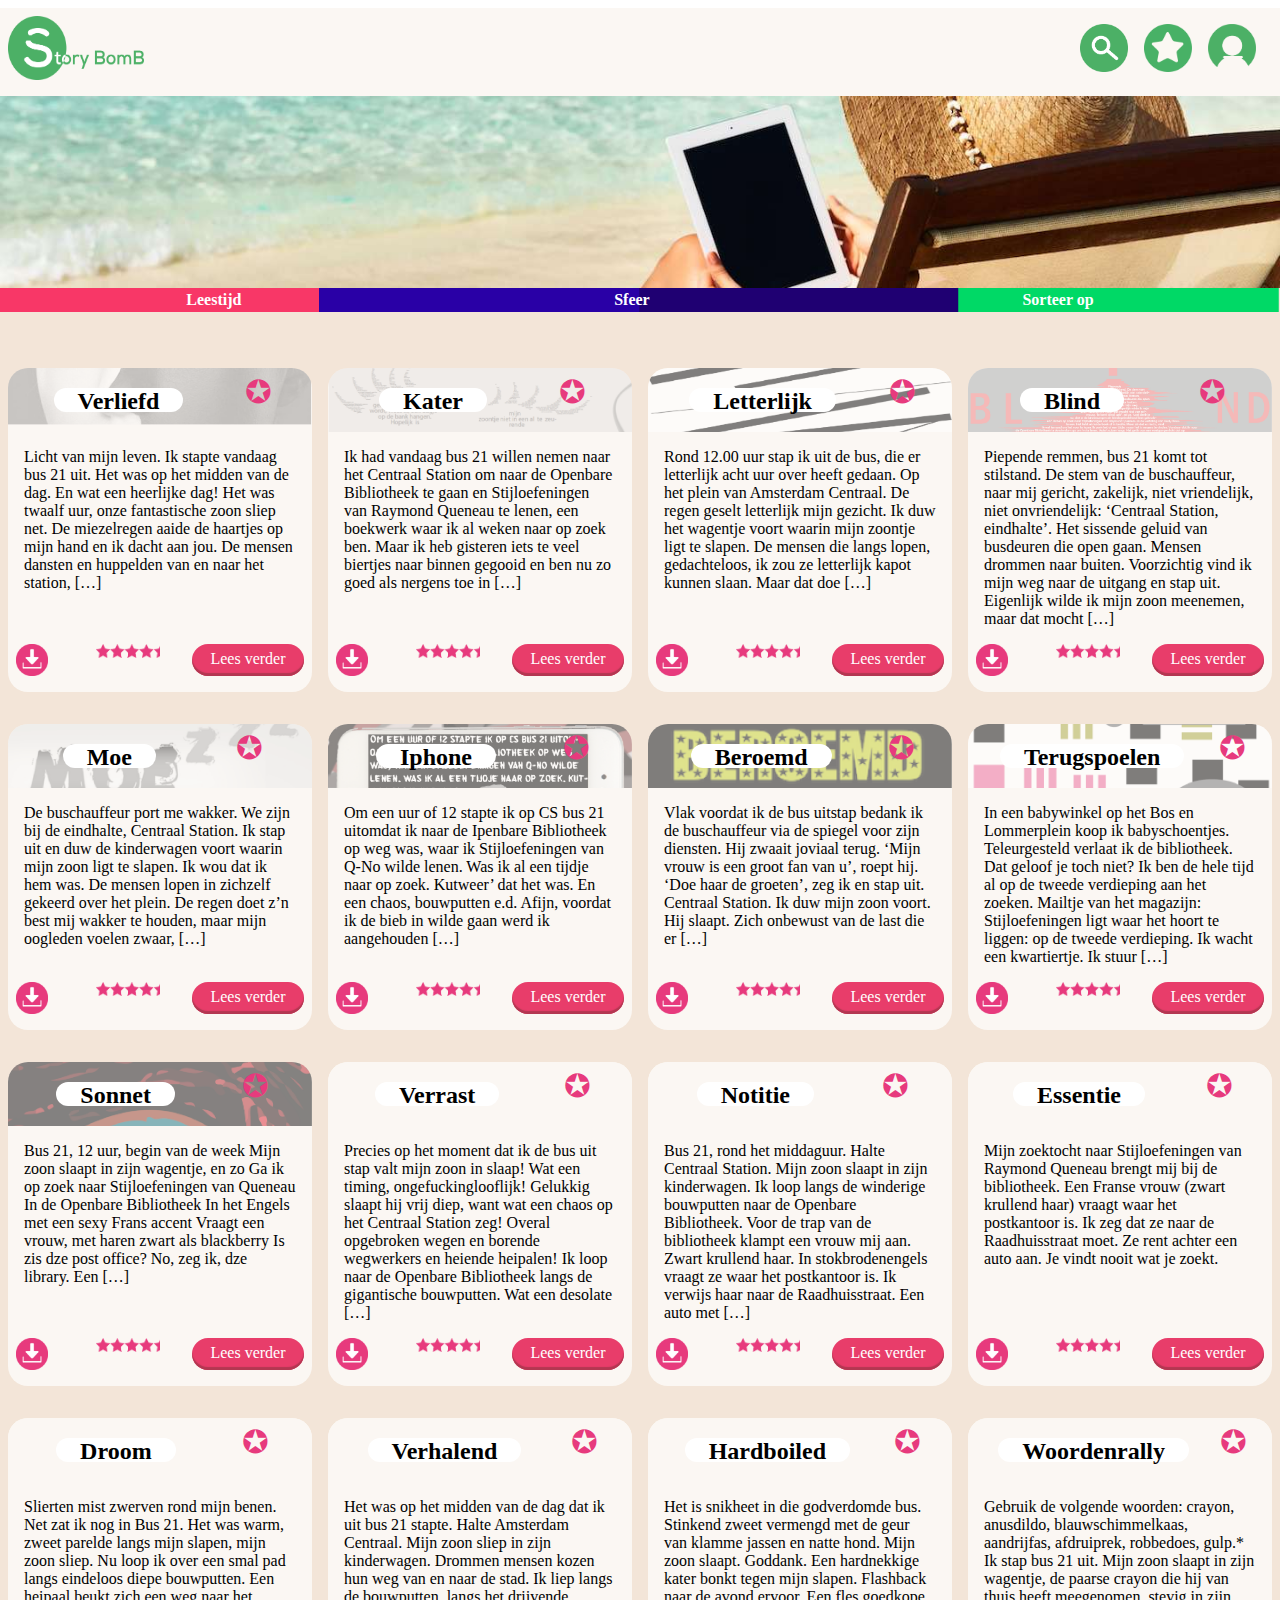
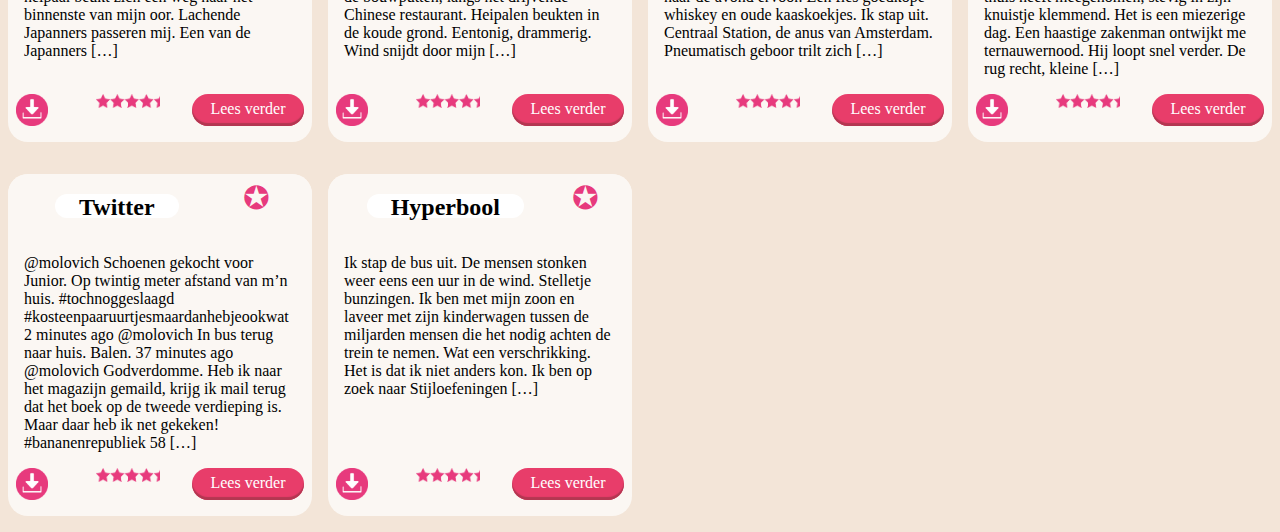
==== index.html @ 7d090b10 "Add files via upload" ====
<!DOCTYPE html>
<html lang="nl">

<head>
    <meta charset="UTF-8">
    <title>Travel stories</title>
    <link rel="stylesheet" href="css/storybomb2.css">
    <meta name="viewport" content="width=device-width, initial-scale=1">
</head>

<body>
    <header>
        <img src="images/logo.def!.png" alt="logo.StoryBomB">
        <nav>
            <ul>
                <li class="searchicon">
                    <input class="search" type="text" name="search" placeholder="Zoeken">
                </li>
                <li>
                    <a href="Mijnfavorieten.html">Favorieten</a>

                </li>
                <li>
                    <a href="mijnaccount.html">Account</a>
                </li>
            </ul>
        </nav>
        <section>

        </section>
    </header>

    <!--Hulp van codepen-->
    <form>
        <nav id="filter_sortby">
            <ul>
                <li><a>Leestijd</a>
                    <ul>
                        <li><a>10 minuten</a></li>
                        <li><a>15 minuten</a></li>
                        <li><a>20 minuten</a></li>
                        <li><a>25 minuten</a></li>
                    </ul>

                    <li><a>Sfeer</a>
                        <ul>
                            <li><a>Zomer</a></li>
                            <li><a>Herfst</a></li>
                            <li><a>Winter</a></li>
                            <li><a>Lente</a></li>
                        </ul>
                    </li>
                    <li><a>Sorteer op</a>
                        <ul>
                            <li><a>Oud > nieuw</a></li>
                            <li><a>Nieuw > oud</a></li>
                            <li><a>Populariteit</a></li>
                            <li><a>Willekeurig</a></li>
                        </ul>
                    </li>
            </ul>
        </nav>
    </form>
    <!--bron: codepen-->
    <main>
        <article>
            <header>
                <h2>Verliefd</h2>
                <button>✪</button>

            </header>
            <p>Licht van mijn leven. Ik stapte vandaag bus 21 uit. Het was op het midden van de dag. En wat een heerlijke dag! Het was twaalf uur, onze fantastische zoon sliep net. De miezelregen aaide de haartjes op mijn hand en ik dacht aan jou. De mensen dansten en huppelden van en naar het station, […]
            </p>
            <footer>
                <ul>
                    <li>
                        <button class="downloaden"> </button>
                    </li>
                    <li>
                        <a>Populariteit</a>
                    </li>
                    <li>
                        <a href="detailpagina.verliefd.html">Lees verder</a>
                    </li>
                </ul>
            </footer>

        </article>
        <article>
            <header>
                <h2>Kater</h2>
                <button>✪</button>

            </header>
            <p>Ik had vandaag bus 21 willen nemen naar het Centraal Station om naar de Openbare Bibliotheek te gaan en Stijloefeningen van Raymond Queneau te lenen, een boekwerk waar ik al weken naar op zoek ben. Maar ik heb gisteren iets te veel biertjes naar binnen gegooid en ben nu zo goed als nergens toe in […]
            </p>

            <footer>

                <ul>
                    <li>
                        <button class="downloaden"> </button>
                    </li>
                    <li>
                        <a>Populariteit</a>
                    </li>
                    <li>
                        <a href="detailpagina.kater.html">Lees verder</a>
                    </li>
                </ul>

            </footer>
        </article>
        <article>
            <header>
                <h2>Letterlijk</h2>
                <button>✪</button>
            </header>
            <p>Rond 12.00 uur stap ik uit de bus, die er letterlijk acht uur over heeft gedaan. Op het plein van Amsterdam Centraal. De regen geselt letterlijk mijn gezicht. Ik duw het wagentje voort waarin mijn zoontje ligt te slapen. De mensen die langs lopen, gedachteloos, ik zou ze letterlijk kapot kunnen slaan. Maar dat doe […]
            </p>

            <footer>

                <ul>
                    <li>
                        <button class="downloaden"> </button>
                    </li>
                    <li>
                        <a>Populariteit</a>
                    </li>
                    <li>
                        <a href="detailpagina.letterlijk.html">Lees verder</a>
                    </li>
                </ul>

            </footer>

        </article>
        <article>
            <header>
                <h2>Blind</h2>
                <button>✪</button>

            </header>
            <p>Piepende remmen, bus 21 komt tot stilstand. De stem van de buschauffeur, naar mij gericht, zakelijk, niet vriendelijk, niet onvriendelijk: ‘Centraal Station, eindhalte’. Het sissende geluid van busdeuren die open gaan. Mensen drommen naar buiten. Voorzichtig vind ik mijn weg naar de uitgang en stap uit. Eigenlijk wilde ik mijn zoon meenemen, maar dat mocht […]
            </p>
            <footer>
                <ul>
                    <li>
                        <button class="downloaden"> </button>
                    </li>
                    <li>
                        <a>Populariteit</a>
                    </li>
                    <li>
                        <a href="detailpagina.verliefd.html">Lees verder</a>
                    </li>
                </ul>
            </footer>

        </article>
        <article>
            <header>
                <h2>Moe</h2>
                <button>✪</button>

            </header>
            <p>De buschauffeur port me wakker. We zijn bij de eindhalte, Centraal Station. Ik stap uit en duw de kinderwagen voort waarin mijn zoon ligt te slapen. Ik wou dat ik hem was. De mensen lopen in zichzelf gekeerd over het plein. De regen doet z’n best mij wakker te houden, maar mijn oogleden voelen zwaar, […]
            </p>
            <footer>
                <ul>
                    <li>
                        <button class="downloaden"> </button>
                    </li>
                    <li>
                        <a>Populariteit</a>
                    </li>
                    <li>
                        <a href="detailpagina.verliefd.html">Lees verder</a>
                    </li>
                </ul>
            </footer>

        </article>
        <article>
            <header>
                <h2>Iphone</h2>
                <button>✪</button>

            </header>
            <p>Om een uur of 12 stapte ik op CS bus 21 uitomdat ik naar de Ipenbare Bibliotheek op weg was, waar ik Stijloefeningen van Q-No wilde lenen. Was ik al een tijdje naar op zoek. Kutweer’ dat het was. En een chaos, bouwputten e.d. Afijn, voordat ik de bieb in wilde gaan werd ik aangehouden […]
            </p>
            <footer>
                <ul>
                    <li>
                        <button class="downloaden"> </button>
                    </li>
                    <li>
                        <a>Populariteit</a>
                    </li>
                    <li>
                        <a href="detailpagina.verliefd.html">Lees verder</a>
                    </li>
                </ul>
            </footer>

        </article>
        <article>
            <header>
                <h2>Beroemd</h2>
                <button>✪</button>

            </header>
            <p>Vlak voordat ik de bus uitstap bedank ik de buschauffeur via de spiegel voor zijn diensten. Hij zwaait joviaal terug. ‘Mijn vrouw is een groot fan van u’, roept hij. ‘Doe haar de groeten’, zeg ik en stap uit. Centraal Station. Ik duw mijn zoon voort. Hij slaapt. Zich onbewust van de last die er […]
            </p>
            <footer>
                <ul>
                    <li>
                        <button class="downloaden"> </button>
                    </li>
                    <li>
                        <a>Populariteit</a>
                    </li>
                    <li>
                        <a href="detailpagina.verliefd.html">Lees verder</a>
                    </li>
                </ul>
            </footer>

        </article>
        <article>
            <header>
                <h2>Terugspoelen</h2>
                <button>✪</button>

            </header>
            <p>In een babywinkel op het Bos en Lommerplein koop ik babyschoentjes. Teleurgesteld verlaat ik de bibliotheek. Dat geloof je toch niet? Ik ben de hele tijd al op de tweede verdieping aan het zoeken. Mailtje van het magazijn: Stijloefeningen ligt waar het hoort te liggen: op de tweede verdieping. Ik wacht een kwartiertje. Ik stuur […]
            </p>
            <footer>
                <ul>
                    <li>
                        <button class="downloaden"> </button>
                    </li>
                    <li>
                        <a>Populariteit</a>
                    </li>
                    <li>
                        <a href="detailpagina.verliefd.html">Lees verder</a>
                    </li>
                </ul>
            </footer>

        </article>
        <article>
            <header>
                <h2>Sonnet</h2>
                <button>✪</button>

            </header>
            <p>Bus 21, 12 uur, begin van de week Mijn zoon slaapt in zijn wagentje, en zo Ga ik op zoek naar Stijloefeningen van Queneau In de Openbare Bibliotheek In het Engels met een sexy Frans accent Vraagt een vrouw, met haren zwart als blackberry Is zis dze post office? No, zeg ik, dze library. Een […]
            </p>
            <footer>
                <ul>
                    <li>
                        <button class="downloaden"> </button>
                    </li>
                    <li>
                        <a>Populariteit</a>
                    </li>
                    <li>
                        <a href="detailpagina.verliefd.html">Lees verder</a>
                    </li>
                </ul>
            </footer>

        </article>
        <article>
            <header>
                <h2>Verrast</h2>
                <button>✪</button>
            </header>
            <p>Precies op het moment dat ik de bus uit stap valt mijn zoon in slaap! Wat een timing, ongefuckinglooflijk! Gelukkig slaapt hij vrij diep, want wat een chaos op het Centraal Station zeg! Overal opgebroken wegen en borende wegwerkers en heiende heipalen! Ik loop naar de Openbare Bibliotheek langs de gigantische bouwputten. Wat een desolate […]
            </p>
            <footer>

                <ul>
                    <li>
                        <button class="downloaden"> </button>
                    </li>
                    <li>
                        <a>Populariteit</a>
                    </li>
                    <li>
                        <a>Lees verder</a>
                    </li>
                </ul>

            </footer>
        </article>
        <article>
            <header>
                <h2>Notitie</h2>
                <button>✪</button>


            </header>
            <p>Bus 21, rond het middaguur. Halte Centraal Station. Mijn zoon slaapt in zijn kinderwagen. Ik loop langs de winderige bouwputten naar de Openbare Bibliotheek. Voor de trap van de bibliotheek klampt een vrouw mij aan. Zwart krullend haar. In stokbrodenengels vraagt ze waar het postkantoor is. Ik verwijs haar naar de Raadhuisstraat. Een auto met […]
            </p>
            <footer>

                <ul>
                    <li>
                        <button class="downloaden"> </button>
                    </li>
                    <li>
                        <a>Populariteit</a>
                    </li>
                    <li>
                        <a>Lees verder</a>
                    </li>
                </ul>

            </footer>

        </article>
        <article>
            <header>
                <h2>Essentie</h2>
                <button>✪</button>

            </header>
            <p>Mijn zoektocht naar Stijloefeningen van Raymond Queneau brengt mij bij de bibliotheek. Een Franse vrouw (zwart krullend haar) vraagt waar het postkantoor is. Ik zeg dat ze naar de Raadhuisstraat moet. Ze rent achter een auto aan. Je vindt nooit wat je zoekt.
            </p>

            <footer>

                <ul>
                    <li>
                        <button class="downloaden"> </button>
                    </li>
                    <li>
                        <a>Populariteit</a>
                    </li>
                    <li>
                        <a>Lees verder</a>
                    </li>
                </ul>

            </footer>
        </article>
        <article>
            <header>
                <h2>Droom</h2>
                <button>✪</button>

            </header>
            <p>Slierten mist zwerven rond mijn benen. Net zat ik nog in Bus 21. Het was warm, zweet parelde langs mijn slapen, mijn zoon sliep. Nu loop ik over een smal pad langs eindeloos diepe bouwputten. Een heipaal beukt zich een weg naar het binnenste van mijn oor. Lachende Japanners passeren mij. Een van de Japanners […]
            </p>

            <footer>
                <ul>
                    <li>
                        <button class="downloaden"> </button>
                    </li>
                    <li>
                        <a>Populariteit</a>
                    </li>
                    <li>
                        <a>Lees verder</a>
                    </li>
                </ul>
            </footer>

        </article>
        <article>
            <header>
                <h2>Verhalend</h2>
                <button>✪</button>
            </header>
            <p>Het was op het midden van de dag dat ik uit bus 21 stapte. Halte Amsterdam Centraal. Mijn zoon sliep in zijn kinderwagen. Drommen mensen kozen hun weg van en naar de stad. Ik liep langs de bouwputten, langs het drijvende Chinese restaurant. Heipalen beukten in de koude grond. Eentonig, drammerig. Wind snijdt door mijn […]
            </p>
            <footer>
                <ul>
                    <li>
                        <button class="downloaden"> </button>
                    </li>
                    <li>
                        <a>Populariteit</a>
                    </li>
                    <li>
                        <a>Lees verder</a>
                    </li>
                </ul>
            </footer>
        </article>
        <article>
            <header>
                <h2>Hardboiled</h2>
                <button>✪</button>
            </header>
            <p>Het is snikheet in die godverdomde bus. Stinkend zweet vermengd met de geur van klamme jassen en natte hond. Mijn zoon slaapt. Goddank. Een hardnekkige kater bonkt tegen mijn slapen. Flashback naar de avond ervoor. Een fles goedkope whiskey en oude kaaskoekjes. Ik stap uit. Centraal Station, de anus van Amsterdam. Pneumatisch geboor trilt zich […]
            </p>
            <footer>
                <ul>
                    <li>
                        <button class="downloaden"> </button>
                    </li>
                    <li>
                        <a>Populariteit</a>
                    </li>
                    <li>
                        <a>Lees verder</a>
                    </li>
                </ul>
            </footer>

        </article>
        <article>
            <header>
                <h2>Woordenrally</h2>
                <button>✪</button>
            </header>
            <p>Gebruik de volgende woorden: crayon, anusdildo, blauwschimmelkaas, aandrijfas, afdruiprek, robbedoes, gulp.* Ik stap bus 21 uit. Mijn zoon slaapt in zijn wagentje, de paarse crayon die hij van thuis heeft meegenomen, stevig in zijn knuistje klemmend. Het is een miezerige dag. Een haastige zakenman ontwijkt me ternauwernood. Hij loopt snel verder. De rug recht, kleine […]
            </p>


            <footer>
                <ul>
                    <li>
                        <button class="downloaden"> </button>
                    </li>
                    <li>
                        <a>Populariteit</a>
                    </li>
                    <li>
                        <a>Lees verder</a>
                    </li>
                </ul>
            </footer>

        </article>
        <article>
            <header>
                <h2>Twitter</h2>
                <button>✪</button>
            </header>
            <p>@molovich Schoenen gekocht voor Junior. Op twintig meter afstand van m’n huis. #tochnoggeslaagd #kosteenpaaruurtjesmaardanhebjeookwat 2 minutes ago @molovich In bus terug naar huis. Balen. 37 minutes ago @molovich Godverdomme. Heb ik naar het magazijn gemaild, krijg ik mail terug dat het boek op de tweede verdieping is. Maar daar heb ik net gekeken! #bananenrepubliek 58 […]
            </p>

            <footer>
                <ul>
                    <li>
                        <button class="downloaden"> </button>
                    </li>
                    <li>
                        <a>Populariteit</a>
                    </li>
                    <li>
                        <a>Lees verder</a>
                    </li>
                </ul>
            </footer>

        </article>
        <article>
            <header>
                <h2>Hyperbool</h2>
                <button>✪</button>
            </header>
            <p>Ik stap de bus uit. De mensen stonken weer eens een uur in de wind. Stelletje bunzingen. Ik ben met mijn zoon en laveer met zijn kinderwagen tussen de miljarden mensen die het nodig achten de trein te nemen. Wat een verschrikking. Het is dat ik niet anders kon. Ik ben op zoek naar Stijloefeningen […]
            </p>
            <footer>
                <ul>
                    <li>
                        <button class="downloaden"> </button>
                    </li>
                    <li>
                        <a>Populariteit</a>
                    </li>
                    <li>
                        <a>Lees verder</a>
                    </li>
                </ul>
            </footer>
        </article>
    </main>
    <script src="js/web.js"></script>
</body>

</html>
---- css/storybomb2.css ----
* {
        box-sizing: border-box;
    }
    /*Algemene vormgeving van de DOM*/
    
    ul > li {
        list-style-type: none;
    }
    
    body {
        margin: 0;
    }
    
    main {
        background-color: #F3E5D8;
    }
    /*Algemene Lettertypes*/
    
    h1 {
        font-family: "Nexa-Bold";
        font-size: 2em;
        text-align: center;
    }
    
    h2 {
        font-family: "Nexa-Bold";
        font-size: 1.5em;
        background-color: white;
        border-radius: 1.25em;
        margin-left: 1em;
        padding-left: 1em;
        padding-right: 1em;
    }
    
    h3 {
        font-family: "Nexa-Light";
        font-size: 1.2em;
    }
    
    p {
        font-family: "NexaRegular";
        font-size: 1em;
    }
    
    a {
        font-family: "NexaRegular";
        font-size: 1em;
    }
    /*Header*/
    
    header {
        background-color: #FBF7F3;
    }
    /*logo*/
    
    header img {
        width: 9em;
        height: 4.5em;
        position: absolute;
        padding-left: 0.5em;
        padding-top: 0.5em;
    }
    /*Header navigatie*/
    
    header ul li:nth-of-type(1) {
        font: 0/0 a;
        background: url(../images/search.icon.green.png);
        background-size: 3rem;
        background-repeat: no-repeat;
        width: 4rem;
        height: 3rem;
    }
    
    header ul li:nth-of-type(2) {
        font: 0/0 a;
        background: url(../images/favorite.nav.def.png);
        background-size: 3rem;
        background-repeat: no-repeat;
        width: 4rem;
        height: 3rem;
    }
    
    header ul li:nth-of-type(3) {
        font: 0/0 a;
        background: url(../images/account.icon!.png);
        background-size: 3rem;
        background-repeat: no-repeat;
        width: 4rem;
        height: 3rem;
    }
    
    header nav {
        margin: 0.5em;
        display: flex;
        justify-content: flex-end;
    }
    
    header ul {
        display: flex;
    }
    
    header li a {
        display: block;
        width: 100%;
        height: 100%;
    }
    /*@media screen and (min-width: 1em) {
        header {
            background-size: 2rem;
        }
    }
    
    @media screen and (min-width: 55em) {
        header {
            background-size: 3rem;
        }
    }*/
    /*zoekfunctie*/
    
    header input {
        border-radius: 1.25em;
        height: 3em;
        font-family: 'NexaRegular';
        background: url(../images/delete.green.search.png);
        background-size: 2em;
        background-repeat: no-repeat;
        background-color: white;
        background-position: right;
    }
    
    .search {
        opacity: 0;
        width: 5em;
    }
    
    .search.active {
        margin-left: -60em;
        margin-top: 8em;
        opacity: 1;
        transition: 3s;
        width: 40em;
        border-style: none;
    }
    /*mediaquery section*/
    
    @media screen and (min-width: 1em) {
        section {
            background: url(../images/strandfoto2.jpeg);
            background-size: cover;
            background-repeat: no-repeat;
            height: 12em;
            background-position: center;
        }
    }
    
    @media screen and (min-width: 56em) {
        section {
            background: url(../images/strand%20+%20tablet.jpg);
            background-size: cover;
            background-repeat: no-repeat;
            height: 12em;
            background-position: center;
        }
    }
    /*Filter en sorteerfunctie*/
    
    form {
        background-color: #F3E5D8;
        height: 5em;
    }
    
    form nav {
        background: url(../images/new-kleurenpalet.png);
        background-size: cover;
        background-repeat: no-repeat;
        background-position: center;
    }
    
    #filter_sortby ul {
        list-style: none;
        position: relative;
        margin-top: 0;
        padding: 0;
        display: flex;
        justify-content: space-around;
    }
    
    #filter_sortby ul a {
        display: block;
        color: white;
        text-decoration: none;
        font-weight: 700;
        font-size: 1em;
        line-height: 1.5em;
        padding: 0 1em;
    }
    
    #filter_sortby ul li {
        position: relative;
        margin: 0;
        padding: 0;
    }
    
    #filter_sortby ul li:nth-of-type(1) ul li:hover {
        background-color: #E83D6A;
    }
    
    #filter_sortby ul li:nth-of-type(2) ul li:hover {
        background-color: #2A328A;
    }
    
    #filter_sortby ul li:nth-of-type(3) ul li:hover {
        background-color: #09D77D;
    }
    
    #filter_sortby ul ul {
        display: none;
        position: absolute;
        top: 100%;
        left: 0;
        padding: 0;
    }
    
    #filter_sortby ul ul li {
        float: none;
        width: 200px
    }
    
    #filter_sortby ul ul a {
        line-height: 120%;
        padding: 10px 15px
    }
    
    #filter_sortby ul li:hover > ul {
        display: block;
        background-color: #F3E5D8;
        color: white;
    }
    
    @media screen and (min-width: 1em) {
        form {
            font-size: 0.7em;
        }
    }
    
    @media screen and (min-width: 56em) {
        form {
            font-size: 1em;
        }
    }
    /*Main algemeen*/
    
    @media screen and (min-width: 1em) {
        main {
            padding-left: 0.5em;
            padding-right: 0.5em;
            overflow: hidden;
        }
    }
    
    @media screen and (min-width: 39em) {
        main {
            display: grid;
            grid-template-columns: 1fr 1fr;
            grid-template-rows: auto auto auto auto;
            grid-column-gap: 1em;
            grid-row-gap: 1em;
            overflow: hidden;
        }
    }
    
    @media screen and (min-width: 56em) {
        main {
            display: grid;
            grid-template-columns: 1fr 1fr 1fr;
            grid-template-rows: auto auto auto auto;
            grid-column-gap: 1em;
            grid-row-gap: 1em;
            overflow: hidden;
        }
    }
    
    @media screen and (min-width: 70em) {
        main {
            display: grid;
            grid-template-columns: 1fr 1fr 1fr 1fr;
            grid-template-rows: auto auto auto auto;
            grid-column-gap: 1em;
            grid-row-gap: 1em;
            height: auto;
            overflow: hidden;
        }
    }
    
    article {
        border-radius: 1.25em;
        display: grid;
        grid-template-rows: 4em auto 3em;
        background-color: #FBF7F3;
        margin-bottom: 1em;
    }
    /*Article > header*/
    
    article header {
        color: black;
        display: flex;
        justify-content: space-around;
        flex-direction: row;
        border-top-left-radius: 1.25em;
        border-top-right-radius: 1.25em;
        height: 4em;
    }
    
    article header button {
        background: none;
        border: none;
        font-size: 2em;
        color: #E73A7D;
        width: 4rem;
        height: 3rem;
    }
    
    article header button.active {
        position: absolute;
        background: none;
        border: none;
        margin-top: -26.8%;
        margin-left: 79.7%;
        color: white;
        transition: 3s;
        width: 4rem;
        height: 3rem;
        opacity: 0;
    }
    
    main article:nth-of-type(1) header {
        background: url(../images/verliefd-50%25.png);
        background-size: cover;
        background-repeat: no-repeat;
        background-position: center;
        height: 4em;
    }
    
    main article:nth-of-type(2) header {
        background: url(../images/kater-50%25.png);
        background-size: cover;
        background-repeat: no-repeat;
        height: 4em;
        background-position: center;
    }
    
    main article:nth-of-type(3) header {
        background: url(../images/letterlijk-50%25.png);
        background-size: cover;
        background-repeat: no-repeat;
        height: 4em;
        background-position: center;
    }
    
    main article:nth-of-type(4) header {
        background: url(../images/blind-50%25.png);
        background-size: cover;
        background-repeat: no-repeat;
        height: 4em;
        background-position: center;
    }
    
    main article:nth-of-type(5) header {
        background: url(../images/moe-50%25.png);
        background-size: cover;
        background-repeat: no-repeat;
        height: 4em;
        background-position: center;
    }
    
    main article:nth-of-type(6) header {
        background: url(../images/iphone-50%25.png);
        background-size: cover;
        background-repeat: no-repeat;
        height: 4em;
        background-position: center;
    }
    
    main article:nth-of-type(7) header {
        background: url(../images/Beroemd-50%25.png);
        background-size: cover;
        background-repeat: no-repeat;
        height: 4em;
        background-position: center;
    }
    
    main article:nth-of-type(8) header {
        background: url(../images/zooi-50%25.png);
        background-size: cover;
        background-repeat: no-repeat;
        height: 4em;
        background-position: center;
    }
    
    main article:nth-of-type(9) header {
        background: url(../images/intiem-50%25.png);
        background-size: cover;
        background-repeat: no-repeat;
        height: 4em;
        background-position: center;
    }
    /*Article > middle*/
    
    article > p {
        padding-left: 1em;
        padding-right: 1em;
    }
    /*Article > footer*/
    
    footer {
        padding-left: 0.5em;
        padding-right: 0.5em;
    }
    
    footer ul {
        display: grid;
        grid-template-columns: 1fr 1fr 1fr;
        grid-column-gap: 1em;
        margin: auto;
        padding-left: 0;
    }
    
    footer a {
        text-decoration: none;
        color: white;
    }
    /*footer - download*/
    
    footer ul button {
        background: none;
        border: none;
        font-size: 2em;
        color: #E73A7D;
        width: 4rem;
        height: 3rem;
    }
    
    .downloaden {
        background: url(../images/download.icon.pink.png);
        background-repeat: no-repeat;
        background-size: contain;
        position: absolute;
        width: 1em;
        height: 1em;
        transition: 3s;
    }
    
    .downloaden.active {
        background: url(../images/download.voltooid.png);
        background-repeat: no-repeat;
        background-size: contain;
        position: absolute;
        width: 1em;
        height: 1em;
        transform: rotate(-360deg);
        transition: 5s;
    }
    /*footer populariteit*/
    
    footer ul li:nth-of-type(2) {
        font: 0/0 a;
        background: url(../images/popularity.icon.pink.png);
        background-size: 4.5rem;
        background-repeat: no-repeat;
        display: block;
        width: 100%;
        height: 100%;
    }
    /*footer 'lees verder'*/
    
    footer ul li:nth-of-type(3) {
        background-color: #E83D6A;
        background-size: 2rem;
        background-repeat: no-repeat;
        width: 7rem;
        height: 2rem;
        border-radius: 1.25em;
        font-size: 1em;
        border: none;
        color: white;
        text-align: center;
        display: block;
        margin-left: 6em;
        box-shadow: inset 0 -0.1875rem 0.0625rem #b33751;
        padding-top: 0.4em;
        margin-left: 1em;
    }
    /*DETAILPAGINA verliefd------------------------------------------*/
    
    .sfeerResponsive {
        display: block;
    }
    
    @media screen and (min-width: 1em) {
        .smallscreen {
            display: block;
            width: 100%;
        }
        .tablet {
            display: none;
        }
        .desktop {
            display: none;
        }
    }
    
    @media screen and (min-width: 39em) {
        .smallscreen {
            display: none;
        }
        .tablet {
            display: block;
            width: 100%;
        }
        .desktop {
            display: none;
        }
    }
    
    @media screen and (min-width: 55em) {
        .smallscreen {
            display: none;
        }
        .tablet {
            display: none;
        }
        .desktop {
            display: block;
            width: 100%;
        }
    }
    
    .desktop {}
    /*ACCOUNT ------------------------------------------*/
    
    legend {
        font-family: "Nexa-Bold";
        font-size: 2em;
        color: #53B365;
        margin-bottom: 1em;
    }
    
    fieldset {
        border: none;
        display: flex;
    }
    
    .inlogForm form {
        font-family: "NexaRegular";
        font-size: 1em;
        display: flex;
        background-color: #FBF7F3;
        border: none;
        border-radius: 0.7em;
        height: 18em;
        width: 20em;
        margin-top: 1em;
    }
    
    .inlogForm {
        padding-left: 0.5em;
        padding-right: 0.5em;
        overflow: hidden;
    }
    
    @media screen and (min-width: 39em) {
        .inlogForm {}
    }
    
    @media screen and (min-width: 55em) {
        .inlogForm {}
    }
    
    @media screen and (min-width: 70em) {
        .inlogForm {
            display: flex;
            flex-wrap: wrap;
            justify-content: space-around;
            height: 50em;
        }
    }
    
    fieldset > button {
        background-color: #E83D6A;
        background-size: 2rem;
        background-repeat: no-repeat;
        width: 7rem;
        height: 2rem;
        border-radius: 1.25em;
        font-size: 1em;
        border: none;
        color: white;
        text-align: center;
        display: block;
        box-shadow: inset 0 -0.1875rem 0.0625rem #b33751;
        margin-top: 2em;
        font-family: 'Nexa-Bold';
    }
    
    fieldset p {
        font-size: 0.5em;
    }
    
    .inlogForm input {
        border-radius: 1.25em;
        width: 17em;
        margin-bottom: 1.2em;
        font-family: 'Nexa-Light';
        border-style: none;
    }
    
    .inlogForm input:invalid {
        background-color: red;
    }
    
    .inlogForm input:valid {
        background-color: lightgreen;
    }
    
    .inlogForm input:focus {
        border: 0.2em solid #2900a1;
    }
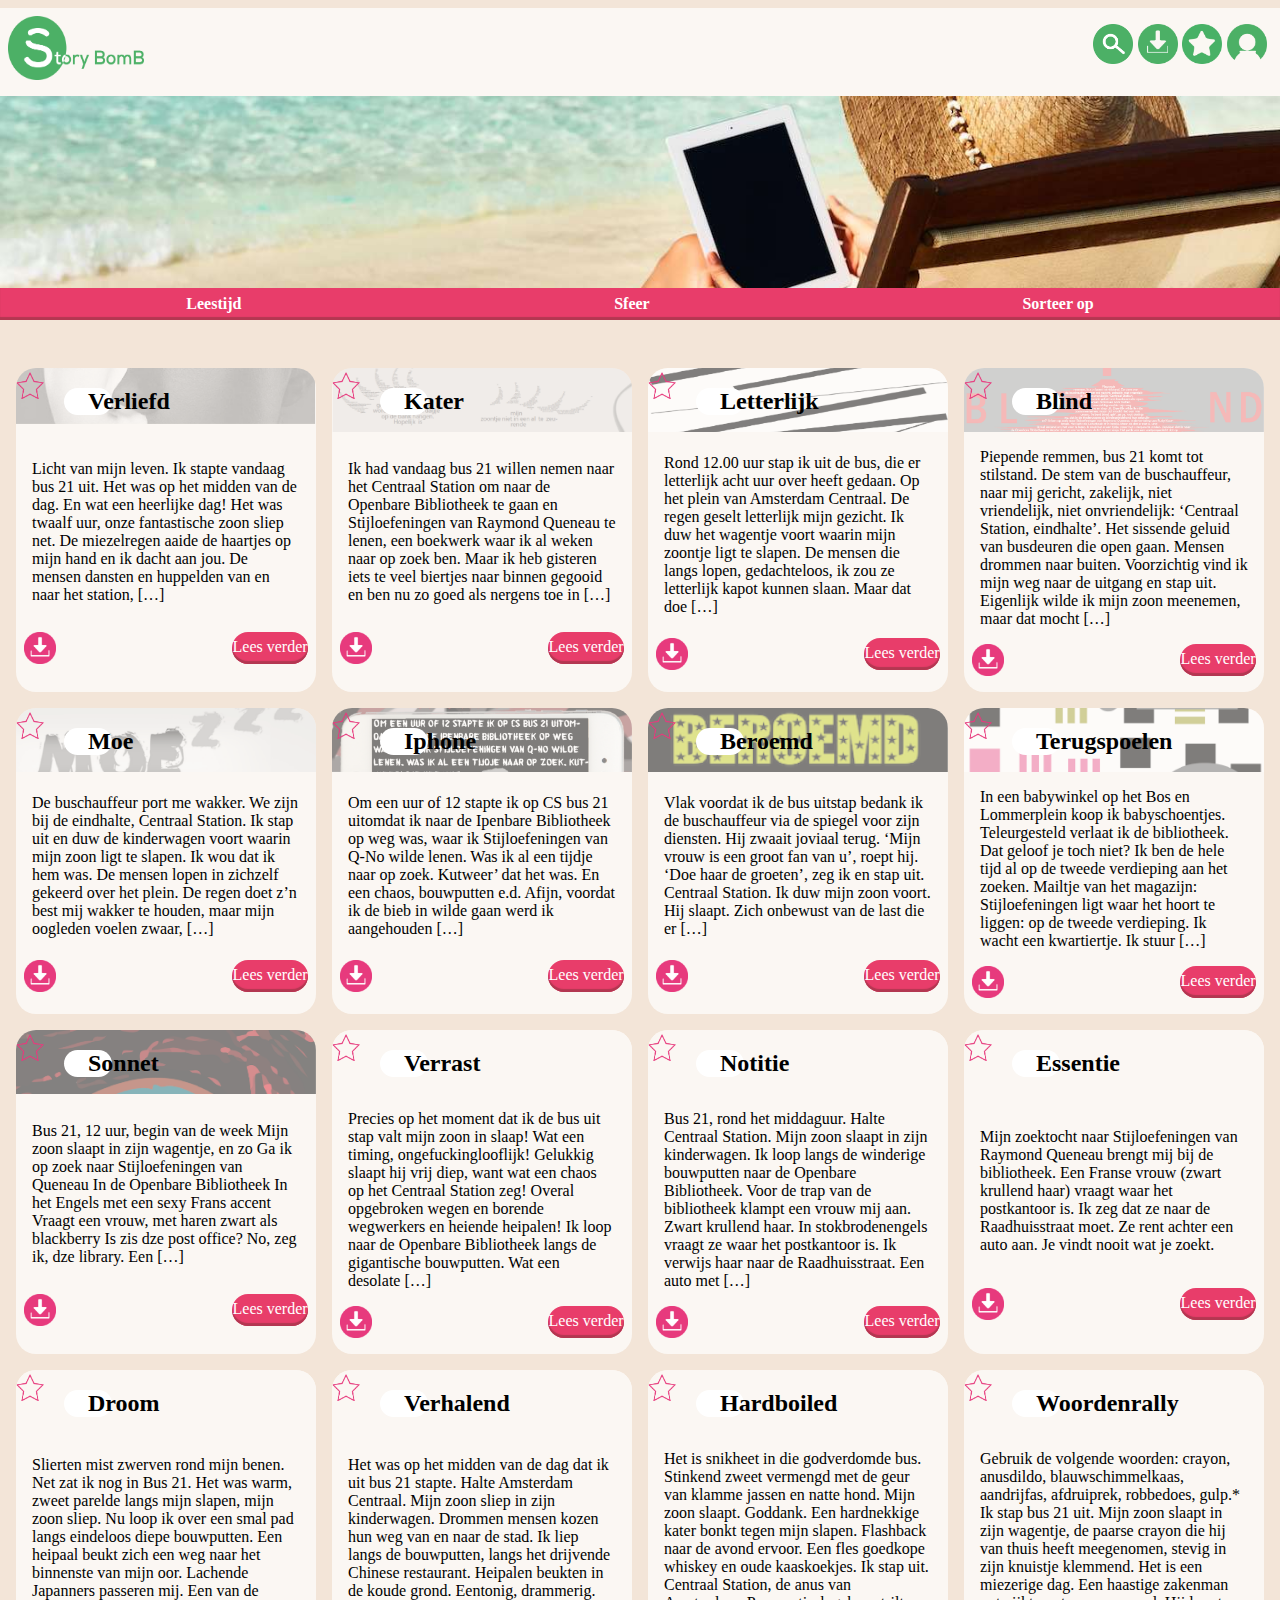
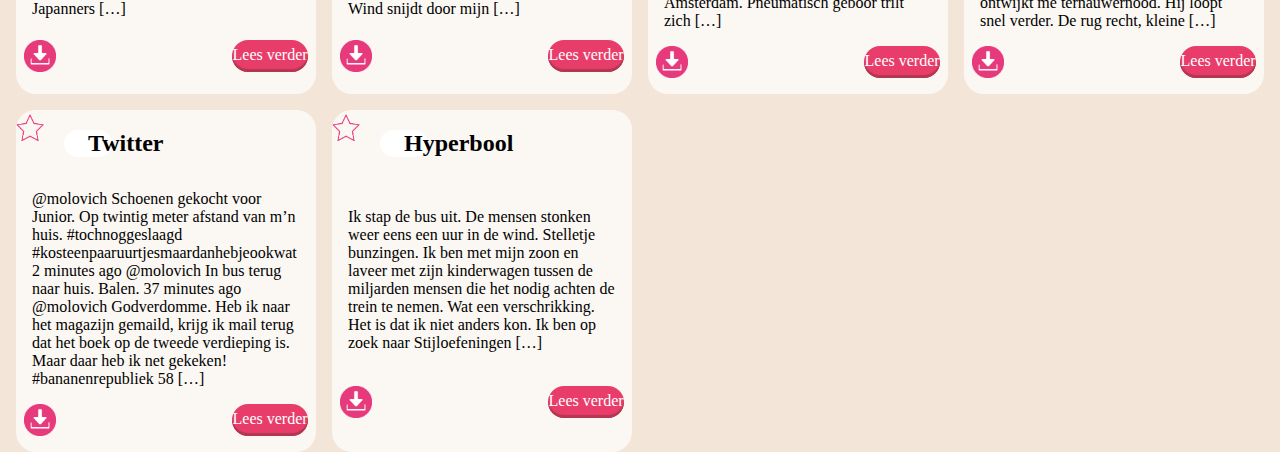
==== commit 24b27af4: "Add files via upload" ====
--- a/index.html
+++ b/index.html
@@ -3,20 +3,26 @@
 
 <head>
     <meta charset="UTF-8">
-    <title>Travel stories</title>
+    <title>StoryBomB</title>
     <link rel="stylesheet" href="css/storybomb2.css">
     <meta name="viewport" content="width=device-width, initial-scale=1">
 </head>
 
 <body>
     <header>
+
         <img src="images/logo.def!.png" alt="logo.StoryBomB">
         <nav>
             <ul>
                 <li class="searchicon">
                     <input class="search" type="text" name="search" placeholder="Zoeken">
+                    <a href="zoek.overzichtspagina.html"></a>
                 </li>
                 <li>
+                    <a href="mijndownloads.html">Downloads</a>
+                </li>
+                <li>
+                    <div>0</div>
                     <a href="Mijnfavorieten.html">Favorieten</a>
 
                 </li>
@@ -41,23 +47,23 @@
                         <li><a>20 minuten</a></li>
                         <li><a>25 minuten</a></li>
                     </ul>
-
-                    <li><a>Sfeer</a>
-                        <ul>
-                            <li><a>Zomer</a></li>
-                            <li><a>Herfst</a></li>
-                            <li><a>Winter</a></li>
-                            <li><a>Lente</a></li>
-                        </ul>
-                    </li>
-                    <li><a>Sorteer op</a>
-                        <ul>
-                            <li><a>Oud > nieuw</a></li>
-                            <li><a>Nieuw > oud</a></li>
-                            <li><a>Populariteit</a></li>
-                            <li><a>Willekeurig</a></li>
-                        </ul>
-                    </li>
+                </li>
+                <li><a>Sfeer</a>
+                    <ul>
+                        <li><a>Zomer</a></li>
+                        <li><a>Herfst</a></li>
+                        <li><a>Winter</a></li>
+                        <li><a>Lente</a></li>
+                    </ul>
+                </li>
+                <li><a>Sorteer op</a>
+                    <ul>
+                        <li><a>Oud > nieuw</a></li>
+                        <li><a>Nieuw > oud</a></li>
+                        <li><a>Populariteit</a></li>
+                        <li><a>Willekeurig</a></li>
+                    </ul>
+                </li>
             </ul>
         </nav>
     </form>
@@ -66,7 +72,8 @@
         <article>
             <header>
                 <h2>Verliefd</h2>
-                <button>✪</button>
+                <button>
+                </button>
 
             </header>
             <p>Licht van mijn leven. Ik stapte vandaag bus 21 uit. Het was op het midden van de dag. En wat een heerlijke dag! Het was twaalf uur, onze fantastische zoon sliep net. De miezelregen aaide de haartjes op mijn hand en ik dacht aan jou. De mensen dansten en huppelden van en naar het station, […]
@@ -89,7 +96,7 @@
         <article>
             <header>
                 <h2>Kater</h2>
-                <button>✪</button>
+                <button></button>
 
             </header>
             <p>Ik had vandaag bus 21 willen nemen naar het Centraal Station om naar de Openbare Bibliotheek te gaan en Stijloefeningen van Raymond Queneau te lenen, een boekwerk waar ik al weken naar op zoek ben. Maar ik heb gisteren iets te veel biertjes naar binnen gegooid en ben nu zo goed als nergens toe in […]
@@ -114,7 +121,7 @@
         <article>
             <header>
                 <h2>Letterlijk</h2>
-                <button>✪</button>
+                <button></button>
             </header>
             <p>Rond 12.00 uur stap ik uit de bus, die er letterlijk acht uur over heeft gedaan. Op het plein van Amsterdam Centraal. De regen geselt letterlijk mijn gezicht. Ik duw het wagentje voort waarin mijn zoontje ligt te slapen. De mensen die langs lopen, gedachteloos, ik zou ze letterlijk kapot kunnen slaan. Maar dat doe […]
             </p>
@@ -139,7 +146,7 @@
         <article>
             <header>
                 <h2>Blind</h2>
-                <button>✪</button>
+                <button></button>
 
             </header>
             <p>Piepende remmen, bus 21 komt tot stilstand. De stem van de buschauffeur, naar mij gericht, zakelijk, niet vriendelijk, niet onvriendelijk: ‘Centraal Station, eindhalte’. Het sissende geluid van busdeuren die open gaan. Mensen drommen naar buiten. Voorzichtig vind ik mijn weg naar de uitgang en stap uit. Eigenlijk wilde ik mijn zoon meenemen, maar dat mocht […]
@@ -162,7 +169,7 @@
         <article>
             <header>
                 <h2>Moe</h2>
-                <button>✪</button>
+                <button></button>
 
             </header>
             <p>De buschauffeur port me wakker. We zijn bij de eindhalte, Centraal Station. Ik stap uit en duw de kinderwagen voort waarin mijn zoon ligt te slapen. Ik wou dat ik hem was. De mensen lopen in zichzelf gekeerd over het plein. De regen doet z’n best mij wakker te houden, maar mijn oogleden voelen zwaar, […]
@@ -185,7 +192,7 @@
         <article>
             <header>
                 <h2>Iphone</h2>
-                <button>✪</button>
+                <button></button>
 
             </header>
             <p>Om een uur of 12 stapte ik op CS bus 21 uitomdat ik naar de Ipenbare Bibliotheek op weg was, waar ik Stijloefeningen van Q-No wilde lenen. Was ik al een tijdje naar op zoek. Kutweer’ dat het was. En een chaos, bouwputten e.d. Afijn, voordat ik de bieb in wilde gaan werd ik aangehouden […]
@@ -208,7 +215,7 @@
         <article>
             <header>
                 <h2>Beroemd</h2>
-                <button>✪</button>
+                <button></button>
 
             </header>
             <p>Vlak voordat ik de bus uitstap bedank ik de buschauffeur via de spiegel voor zijn diensten. Hij zwaait joviaal terug. ‘Mijn vrouw is een groot fan van u’, roept hij. ‘Doe haar de groeten’, zeg ik en stap uit. Centraal Station. Ik duw mijn zoon voort. Hij slaapt. Zich onbewust van de last die er […]
@@ -231,7 +238,7 @@
         <article>
             <header>
                 <h2>Terugspoelen</h2>
-                <button>✪</button>
+                <button></button>
 
             </header>
             <p>In een babywinkel op het Bos en Lommerplein koop ik babyschoentjes. Teleurgesteld verlaat ik de bibliotheek. Dat geloof je toch niet? Ik ben de hele tijd al op de tweede verdieping aan het zoeken. Mailtje van het magazijn: Stijloefeningen ligt waar het hoort te liggen: op de tweede verdieping. Ik wacht een kwartiertje. Ik stuur […]
@@ -254,7 +261,7 @@
         <article>
             <header>
                 <h2>Sonnet</h2>
-                <button>✪</button>
+                <button></button>
 
             </header>
             <p>Bus 21, 12 uur, begin van de week Mijn zoon slaapt in zijn wagentje, en zo Ga ik op zoek naar Stijloefeningen van Queneau In de Openbare Bibliotheek In het Engels met een sexy Frans accent Vraagt een vrouw, met haren zwart als blackberry Is zis dze post office? No, zeg ik, dze library. Een […]
@@ -277,7 +284,7 @@
         <article>
             <header>
                 <h2>Verrast</h2>
-                <button>✪</button>
+                <button></button>
             </header>
             <p>Precies op het moment dat ik de bus uit stap valt mijn zoon in slaap! Wat een timing, ongefuckinglooflijk! Gelukkig slaapt hij vrij diep, want wat een chaos op het Centraal Station zeg! Overal opgebroken wegen en borende wegwerkers en heiende heipalen! Ik loop naar de Openbare Bibliotheek langs de gigantische bouwputten. Wat een desolate […]
             </p>
@@ -300,7 +307,7 @@
         <article>
             <header>
                 <h2>Notitie</h2>
-                <button>✪</button>
+                <button></button>
 
 
             </header>
@@ -326,7 +333,7 @@
         <article>
             <header>
                 <h2>Essentie</h2>
-                <button>✪</button>
+                <button></button>
 
             </header>
             <p>Mijn zoektocht naar Stijloefeningen van Raymond Queneau brengt mij bij de bibliotheek. Een Franse vrouw (zwart krullend haar) vraagt waar het postkantoor is. Ik zeg dat ze naar de Raadhuisstraat moet. Ze rent achter een auto aan. Je vindt nooit wat je zoekt.
@@ -351,7 +358,7 @@
         <article>
             <header>
                 <h2>Droom</h2>
-                <button>✪</button>
+                <button></button>
 
             </header>
             <p>Slierten mist zwerven rond mijn benen. Net zat ik nog in Bus 21. Het was warm, zweet parelde langs mijn slapen, mijn zoon sliep. Nu loop ik over een smal pad langs eindeloos diepe bouwputten. Een heipaal beukt zich een weg naar het binnenste van mijn oor. Lachende Japanners passeren mij. Een van de Japanners […]
@@ -375,7 +382,7 @@
         <article>
             <header>
                 <h2>Verhalend</h2>
-                <button>✪</button>
+                <button></button>
             </header>
             <p>Het was op het midden van de dag dat ik uit bus 21 stapte. Halte Amsterdam Centraal. Mijn zoon sliep in zijn kinderwagen. Drommen mensen kozen hun weg van en naar de stad. Ik liep langs de bouwputten, langs het drijvende Chinese restaurant. Heipalen beukten in de koude grond. Eentonig, drammerig. Wind snijdt door mijn […]
             </p>
@@ -396,7 +403,7 @@
         <article>
             <header>
                 <h2>Hardboiled</h2>
-                <button>✪</button>
+                <button></button>
             </header>
             <p>Het is snikheet in die godverdomde bus. Stinkend zweet vermengd met de geur van klamme jassen en natte hond. Mijn zoon slaapt. Goddank. Een hardnekkige kater bonkt tegen mijn slapen. Flashback naar de avond ervoor. Een fles goedkope whiskey en oude kaaskoekjes. Ik stap uit. Centraal Station, de anus van Amsterdam. Pneumatisch geboor trilt zich […]
             </p>
@@ -418,7 +425,7 @@
         <article>
             <header>
                 <h2>Woordenrally</h2>
-                <button>✪</button>
+                <button></button>
             </header>
             <p>Gebruik de volgende woorden: crayon, anusdildo, blauwschimmelkaas, aandrijfas, afdruiprek, robbedoes, gulp.* Ik stap bus 21 uit. Mijn zoon slaapt in zijn wagentje, de paarse crayon die hij van thuis heeft meegenomen, stevig in zijn knuistje klemmend. Het is een miezerige dag. Een haastige zakenman ontwijkt me ternauwernood. Hij loopt snel verder. De rug recht, kleine […]
             </p>
@@ -442,7 +449,7 @@
         <article>
             <header>
                 <h2>Twitter</h2>
-                <button>✪</button>
+                <button></button>
             </header>
             <p>@molovich Schoenen gekocht voor Junior. Op twintig meter afstand van m’n huis. #tochnoggeslaagd #kosteenpaaruurtjesmaardanhebjeookwat 2 minutes ago @molovich In bus terug naar huis. Balen. 37 minutes ago @molovich Godverdomme. Heb ik naar het magazijn gemaild, krijg ik mail terug dat het boek op de tweede verdieping is. Maar daar heb ik net gekeken! #bananenrepubliek 58 […]
             </p>
@@ -465,7 +472,7 @@
         <article>
             <header>
                 <h2>Hyperbool</h2>
-                <button>✪</button>
+                <button></button>
             </header>
             <p>Ik stap de bus uit. De mensen stonken weer eens een uur in de wind. Stelletje bunzingen. Ik ben met mijn zoon en laveer met zijn kinderwagen tussen de miljarden mensen die het nodig achten de trein te nemen. Wat een verschrikking. Het is dat ik niet anders kon. Ik ben op zoek naar Stijloefeningen […]
             </p>
--- a/css/storybomb2.css
+++ b/css/storybomb2.css
@@ -9,41 +9,40 @@
     
     body {
         margin: 0;
-    }
-    
-    main {
         background-color: #F3E5D8;
     }
     /*Algemene Lettertypes*/
     
     h1 {
-        font-family: "Nexa-Bold";
+        font-family: "Nexa-Bold", avenir;
         font-size: 2em;
         text-align: center;
     }
     
     h2 {
-        font-family: "Nexa-Bold";
+        font-family: "Nexa-Bold", avenir;
         font-size: 1.5em;
         background-color: white;
         border-radius: 1.25em;
-        margin-left: 1em;
+        margin-left: 2em;
         padding-left: 1em;
+        margin-right: 12em;
         padding-right: 1em;
+        display: block;
     }
     
     h3 {
-        font-family: "Nexa-Light";
+        font-family: "Nexa-Light", avenir;
         font-size: 1.2em;
     }
     
     p {
-        font-family: "NexaRegular";
+        font-family: "NexaRegular", avenir;
         font-size: 1em;
     }
     
     a {
-        font-family: "NexaRegular";
+        font-family: "NexaRegular", avenir;
         font-size: 1em;
     }
     /*Header*/
@@ -65,27 +64,72 @@
     header ul li:nth-of-type(1) {
         font: 0/0 a;
         background: url(../images/search.icon.green.png);
-        background-size: 3rem;
-        background-repeat: no-repeat;
-        width: 4rem;
+        background-size: 2.5rem;
+        background-repeat: no-repeat;
+        width: 2.8rem;
+        height: 3rem;
+    }
+    
+    header ul li:nth-of-type(1):hover {
+        font: 0/0 a;
+        background: url(../images/search.icon.blue.png);
+        background-size: 2.5rem;
+        background-repeat: no-repeat;
+        width: 2.8rem;
         height: 3rem;
     }
     
     header ul li:nth-of-type(2) {
         font: 0/0 a;
+        background: url(../images/download.icon.round.png);
+        background-size: 2.5rem;
+        background-repeat: no-repeat;
+        width: 2.8rem;
+        height: 3rem;
+    }
+    
+    header ul li:nth-of-type(2):hover {
+        font: 0/0 a;
+        background: url(../images/download.icon.blue.png);
+        background-size: 2.5rem;
+        background-repeat: no-repeat;
+        width: 2.8rem;
+        height: 3rem;
+    }
+    
+    header ul li:nth-of-type(3) {
+        font: 0/0 a;
         background: url(../images/favorite.nav.def.png);
-        background-size: 3rem;
-        background-repeat: no-repeat;
-        width: 4rem;
-        height: 3rem;
-    }
-    
-    header ul li:nth-of-type(3) {
+        background-size: 2.5rem;
+        background-repeat: no-repeat;
+        width: 2.8rem;
+        height: 3rem;
+    }
+    
+    header ul li:nth-of-type(3):hover {
+        font: 0/0 a;
+        background: url(../images/favorite.icon.blue.png);
+        background-size: 2.5rem;
+        background-repeat: no-repeat;
+        width: 2.8rem;
+        height: 3rem;
+    }
+    
+    header ul li:nth-of-type(4) {
         font: 0/0 a;
         background: url(../images/account.icon!.png);
-        background-size: 3rem;
-        background-repeat: no-repeat;
-        width: 4rem;
+        background-size: 2.5rem;
+        background-repeat: no-repeat;
+        width: 2.8rem;
+        height: 3rem;
+    }
+    
+    header ul li:nth-of-type(4):hover {
+        font: 0/0 a;
+        background: url(../images/account.icon.blue.png);
+        background-size: 2.5rem;
+        background-repeat: no-repeat;
+        width: 2.8rem;
         height: 3rem;
     }
     
@@ -104,28 +148,19 @@
         width: 100%;
         height: 100%;
     }
-    /*@media screen and (min-width: 1em) {
-        header {
-            background-size: 2rem;
-        }
-    }
-    
-    @media screen and (min-width: 55em) {
-        header {
-            background-size: 3rem;
-        }
-    }*/
+    
+    header div {
+        color: aqua;
+        font-family: 'Nexa-Light', Avenir;
+        z-index: 100;
+    }
     /*zoekfunctie*/
     
     header input {
-        border-radius: 1.25em;
+        border-radius: 1em;
         height: 3em;
-        font-family: 'NexaRegular';
-        background: url(../images/delete.green.search.png);
-        background-size: 2em;
-        background-repeat: no-repeat;
-        background-color: white;
-        background-position: right;
+        font-family: 'NexaRegular', avenir;
+        padding-left: 1em;
     }
     
     .search {
@@ -141,6 +176,41 @@
         width: 40em;
         border-style: none;
     }
+    
+    @media screen and (min-width: 1em) {
+        .search.active {
+            margin-left: -10em;
+            margin-top: 8em;
+            opacity: 1;
+            transition: 3s;
+            width: 20em;
+            border-style: none;
+            height: 2em;
+        }
+    }
+    
+    @media screen and (min-width: 25em) {
+        .search.active {
+            margin-left: -30em;
+            margin-top: 8em;
+            opacity: 1;
+            transition: 3s;
+            width: 35em;
+            border-style: none;
+            height: 2em;
+        }
+    }
+    
+    @media screen and (min-width: 55em) {
+        .search.active {
+            margin-left: -60em;
+            margin-top: 8em;
+            opacity: 1;
+            transition: 3s;
+            width: 40em;
+            border-style: none;
+        }
+    }
     /*mediaquery section*/
     
     @media screen and (min-width: 1em) {
@@ -170,10 +240,14 @@
     }
     
     form nav {
-        background: url(../images/new-kleurenpalet.png);
-        background-size: cover;
-        background-repeat: no-repeat;
-        background-position: center;
+        background-color: #E83D6A;
+        font-size: 1em;
+        color: white;
+        text-align: center;
+        display: block;
+        box-shadow: inset 0 -0.1875rem 0.0625rem #b33751;
+        height: 2em;
+        padding-top: 0.25em;
     }
     
     #filter_sortby ul {
@@ -201,16 +275,9 @@
         padding: 0;
     }
     
-    #filter_sortby ul li:nth-of-type(1) ul li:hover {
-        background-color: #E83D6A;
-    }
-    
-    #filter_sortby ul li:nth-of-type(2) ul li:hover {
-        background-color: #2A328A;
-    }
-    
-    #filter_sortby ul li:nth-of-type(3) ul li:hover {
-        background-color: #09D77D;
+    #filter_sortby ul li:hover {
+        background-color: #F3E5D8;
+        border-radius: 1em;
     }
     
     #filter_sortby ul ul {
@@ -227,19 +294,19 @@
     }
     
     #filter_sortby ul ul a {
-        line-height: 120%;
-        padding: 10px 15px
+        line-height: 100%;
+        padding: 10px 15px;
     }
     
     #filter_sortby ul li:hover > ul {
         display: block;
         background-color: #F3E5D8;
-        color: white;
+        border-radius: 1em;
     }
     
     @media screen and (min-width: 1em) {
         form {
-            font-size: 0.7em;
+            font-size: 0.9em;
         }
     }
     
@@ -252,9 +319,13 @@
     
     @media screen and (min-width: 1em) {
         main {
-            padding-left: 0.5em;
-            padding-right: 0.5em;
+            display: grid;
+            grid-template-columns: 1fr;
+            grid-column-gap: 1em;
+            grid-row-gap: 1em;
             overflow: hidden;
+            margin-left: 1em;
+            margin-right: 1em;
         }
     }
     
@@ -295,42 +366,33 @@
     article {
         border-radius: 1.25em;
         display: grid;
-        grid-template-rows: 4em auto 3em;
         background-color: #FBF7F3;
-        margin-bottom: 1em;
     }
     /*Article > header*/
     
     article header {
         color: black;
-        display: flex;
-        justify-content: space-around;
-        flex-direction: row;
         border-top-left-radius: 1.25em;
         border-top-right-radius: 1.25em;
         height: 4em;
+        overflow: hidden;
     }
     
     article header button {
-        background: none;
+        background-image: url(../images/star.0%25.png);
+        background-repeat: no-repeat;
+        background-size: contain;
+        position: relative;
+        bottom: 4.7em;
+        width: 5em;
+        height: 2em;
+        transition: 3s;
         border: none;
-        font-size: 2em;
-        color: #E73A7D;
-        width: 4rem;
-        height: 3rem;
+        background-color: transparent;
     }
     
     article header button.active {
-        position: absolute;
-        background: none;
-        border: none;
-        margin-top: -26.8%;
-        margin-left: 79.7%;
-        color: white;
-        transition: 3s;
-        width: 4rem;
-        height: 3rem;
-        opacity: 0;
+        background-image: url('../images/star.100%25.png')
     }
     
     main article:nth-of-type(1) header {
@@ -415,12 +477,12 @@
     footer {
         padding-left: 0.5em;
         padding-right: 0.5em;
+        margin-bottom: 1em;
     }
     
     footer ul {
-        display: grid;
-        grid-template-columns: 1fr 1fr 1fr;
-        grid-column-gap: 1em;
+        display: flex;
+        flex-direction: row;
         margin: auto;
         padding-left: 0;
     }
@@ -428,6 +490,7 @@
     footer a {
         text-decoration: none;
         color: white;
+        font-size: 1em;
     }
     /*footer - download*/
     
@@ -435,7 +498,6 @@
         background: none;
         border: none;
         font-size: 2em;
-        color: #E73A7D;
         width: 4rem;
         height: 3rem;
     }
@@ -476,7 +538,6 @@
     footer ul li:nth-of-type(3) {
         background-color: #E83D6A;
         background-size: 2rem;
-        background-repeat: no-repeat;
         width: 7rem;
         height: 2rem;
         border-radius: 1.25em;
@@ -509,7 +570,7 @@
         }
     }
     
-    @media screen and (min-width: 39em) {
+    @media screen and (min-width: 25em) {
         .smallscreen {
             display: none;
         }
@@ -551,7 +612,7 @@
     }
     
     .inlogForm form {
-        font-family: "NexaRegular";
+        font-family: "NexaRegular", avenir;
         font-size: 1em;
         display: flex;
         background-color: #FBF7F3;
@@ -560,29 +621,15 @@
         height: 18em;
         width: 20em;
         margin-top: 1em;
+        margin-bottom: 1em;
     }
     
     .inlogForm {
         padding-left: 0.5em;
         padding-right: 0.5em;
         overflow: hidden;
-    }
-    
-    @media screen and (min-width: 39em) {
-        .inlogForm {}
-    }
-    
-    @media screen and (min-width: 55em) {
-        .inlogForm {}
-    }
-    
-    @media screen and (min-width: 70em) {
-        .inlogForm {
-            display: flex;
-            flex-wrap: wrap;
-            justify-content: space-around;
-            height: 50em;
-        }
+        display: flex;
+        justify-content: center;
     }
     
     fieldset > button {
@@ -604,6 +651,11 @@
     
     fieldset p {
         font-size: 0.5em;
+    }
+    
+    .inlogForm a {
+        text-decoration: none;
+        color: white;
     }
     
     .inlogForm input {
@@ -615,11 +667,11 @@
     }
     
     .inlogForm input:invalid {
-        background-color: red;
+        border: 0.1em solid red;
     }
     
     .inlogForm input:valid {
-        background-color: lightgreen;
+        border: 0.1em solid #22D46F;
     }
     
     .inlogForm input:focus {
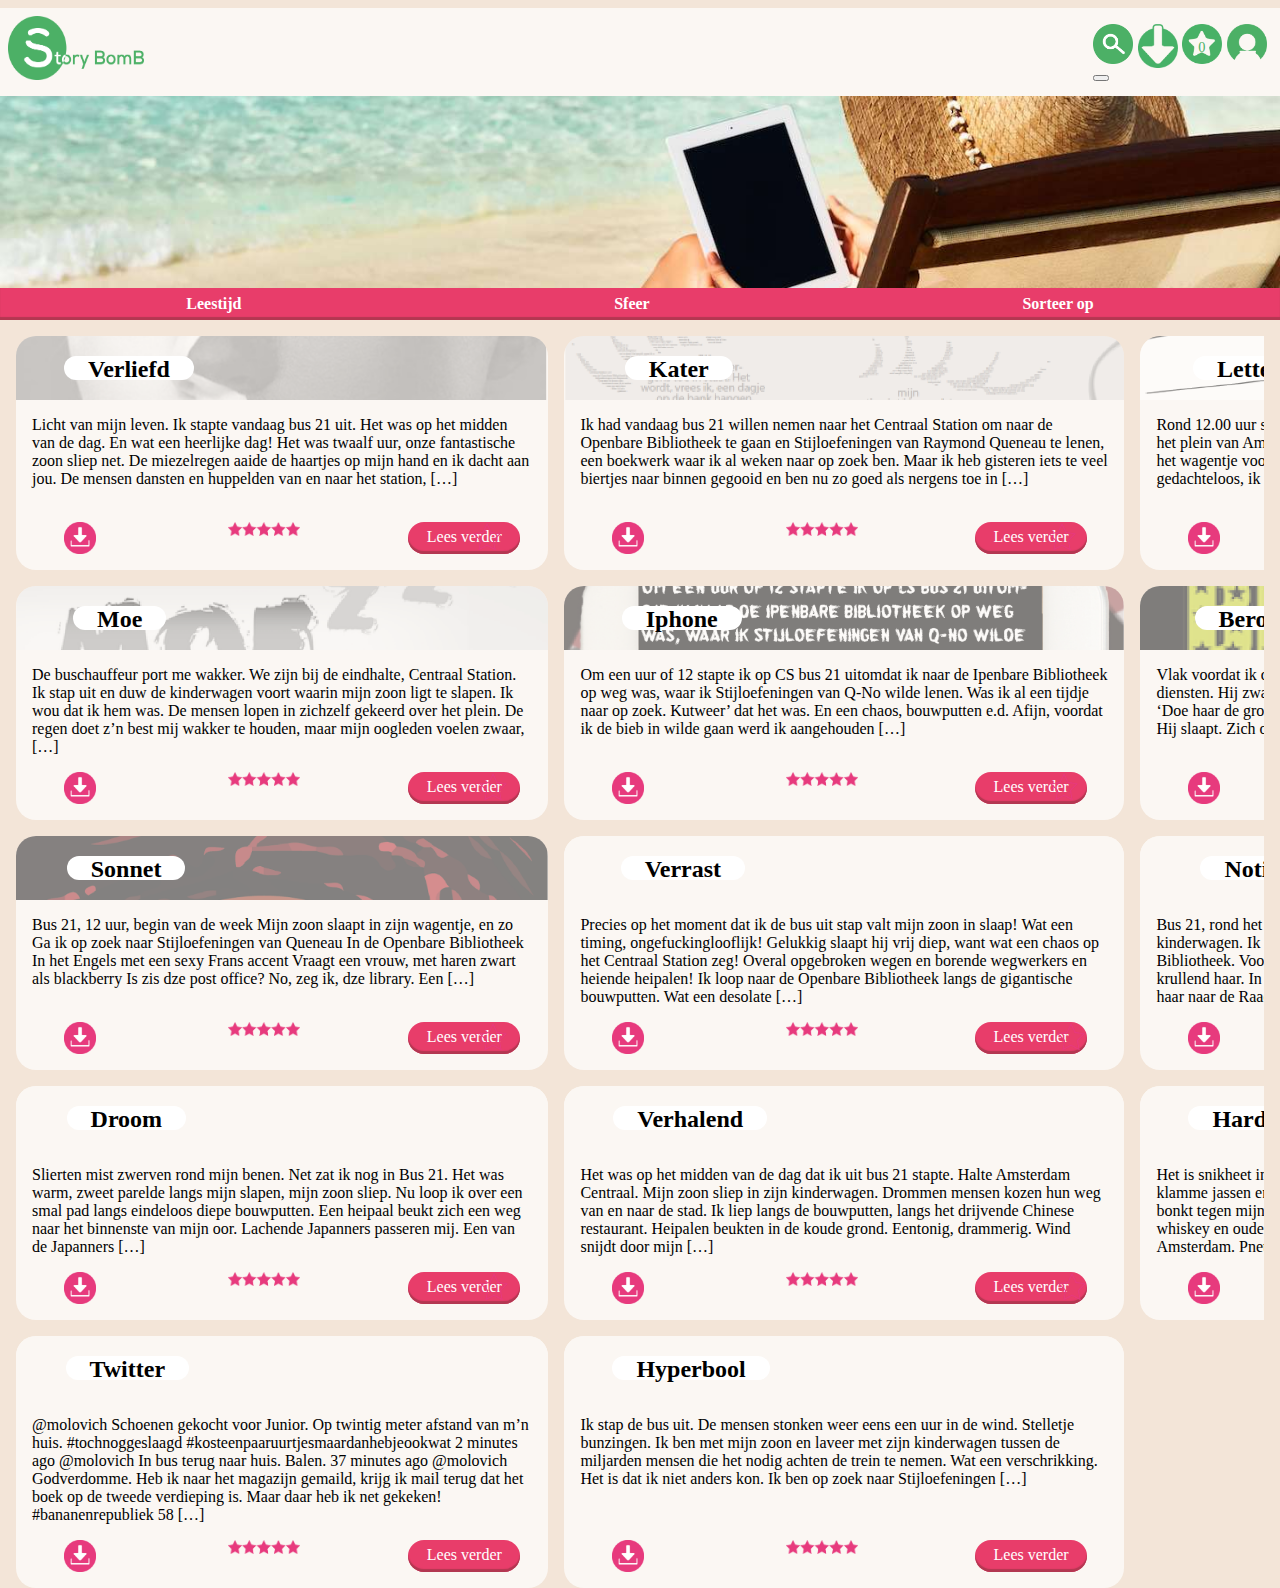
==== commit ef9423b4: "Add files via upload" ====
--- a/index.html
+++ b/index.html
@@ -5,7 +5,7 @@
     <meta charset="UTF-8">
     <title>StoryBomB</title>
     <link rel="stylesheet" href="css/storybomb2.css">
-    <meta name="viewport" content="width=device-width, initial-scale=1">
+    <meta name="viewport" content="width=device-width, initial-scale=1, minimum-scale=1">
 </head>
 
 <body>
@@ -15,19 +15,21 @@
         <nav>
             <ul>
                 <li class="searchicon">
-                    <input class="search" type="text" name="search" placeholder="Zoeken">
-                    <a href="zoek.overzichtspagina.html"></a>
+                    <form action="zoek.overzichtspagina.html">
+                        <input class="search" type="text" name="search" placeholder="Zoeken">
+                        <button type="submit"></button>
+                    </form>
                 </li>
                 <li>
-                    <a href="mijndownloads.html">Downloads</a>
+                    <a href="mijndownloads.html"></a>
                 </li>
                 <li>
                     <div>0</div>
-                    <a href="Mijnfavorieten.html">Favorieten</a>
+                    <a href="Mijnfavorieten.html"></a>
 
                 </li>
                 <li>
-                    <a href="mijnaccount.html">Account</a>
+                    <a href="mijnaccount.html"></a>
                 </li>
             </ul>
         </nav>
@@ -72,9 +74,7 @@
         <article>
             <header>
                 <h2>Verliefd</h2>
-                <button>
-                </button>
-
+                <button></button>
             </header>
             <p>Licht van mijn leven. Ik stapte vandaag bus 21 uit. Het was op het midden van de dag. En wat een heerlijke dag! Het was twaalf uur, onze fantastische zoon sliep net. De miezelregen aaide de haartjes op mijn hand en ik dacht aan jou. De mensen dansten en huppelden van en naar het station, […]
             </p>
--- a/css/storybomb2.css
+++ b/css/storybomb2.css
@@ -62,7 +62,6 @@
     /*Header navigatie*/
     
     header ul li:nth-of-type(1) {
-        font: 0/0 a;
         background: url(../images/search.icon.green.png);
         background-size: 2.5rem;
         background-repeat: no-repeat;
@@ -71,7 +70,6 @@
     }
     
     header ul li:nth-of-type(1):hover {
-        font: 0/0 a;
         background: url(../images/search.icon.blue.png);
         background-size: 2.5rem;
         background-repeat: no-repeat;
@@ -80,8 +78,7 @@
     }
     
     header ul li:nth-of-type(2) {
-        font: 0/0 a;
-        background: url(../images/download.icon.round.png);
+        background: url(../images/download.header.green.png);
         background-size: 2.5rem;
         background-repeat: no-repeat;
         width: 2.8rem;
@@ -89,8 +86,7 @@
     }
     
     header ul li:nth-of-type(2):hover {
-        font: 0/0 a;
-        background: url(../images/download.icon.blue.png);
+        background: url(../images/download.header.blue.png);
         background-size: 2.5rem;
         background-repeat: no-repeat;
         width: 2.8rem;
@@ -98,7 +94,6 @@
     }
     
     header ul li:nth-of-type(3) {
-        font: 0/0 a;
         background: url(../images/favorite.nav.def.png);
         background-size: 2.5rem;
         background-repeat: no-repeat;
@@ -107,7 +102,6 @@
     }
     
     header ul li:nth-of-type(3):hover {
-        font: 0/0 a;
         background: url(../images/favorite.icon.blue.png);
         background-size: 2.5rem;
         background-repeat: no-repeat;
@@ -116,7 +110,6 @@
     }
     
     header ul li:nth-of-type(4) {
-        font: 0/0 a;
         background: url(../images/account.icon!.png);
         background-size: 2.5rem;
         background-repeat: no-repeat;
@@ -125,7 +118,6 @@
     }
     
     header ul li:nth-of-type(4):hover {
-        font: 0/0 a;
         background: url(../images/account.icon.blue.png);
         background-size: 2.5rem;
         background-repeat: no-repeat;
@@ -150,9 +142,11 @@
     }
     
     header div {
-        color: aqua;
+        color: #4BB166;
         font-family: 'Nexa-Light', Avenir;
-        z-index: 100;
+        margin-left: 1.1em;
+        margin-top: 1.01em;
+        font-size: 0.9em;
     }
     /*zoekfunctie*/
     
@@ -234,12 +228,7 @@
     }
     /*Filter en sorteerfunctie*/
     
-    form {
-        background-color: #F3E5D8;
-        height: 5em;
-    }
-    
-    form nav {
+    #filter_sortby {
         background-color: #E83D6A;
         font-size: 1em;
         color: white;
@@ -248,6 +237,7 @@
         box-shadow: inset 0 -0.1875rem 0.0625rem #b33751;
         height: 2em;
         padding-top: 0.25em;
+        margin-bottom: 1em;
     }
     
     #filter_sortby ul {
@@ -276,8 +266,7 @@
     }
     
     #filter_sortby ul li:hover {
-        background-color: #F3E5D8;
-        border-radius: 1em;
+        background-color: #E83D6A;
     }
     
     #filter_sortby ul ul {
@@ -286,6 +275,8 @@
         top: 100%;
         left: 0;
         padding: 0;
+        background-color: #F3E5D8;
+        border: solid 0.25em #E83D6A;
     }
     
     #filter_sortby ul ul li {
@@ -301,17 +292,16 @@
     #filter_sortby ul li:hover > ul {
         display: block;
         background-color: #F3E5D8;
-        border-radius: 1em;
     }
     
     @media screen and (min-width: 1em) {
-        form {
+        #filter_sortby {
             font-size: 0.9em;
         }
     }
     
     @media screen and (min-width: 56em) {
-        form {
+        #filter_sortby {
             font-size: 1em;
         }
     }
@@ -366,16 +356,19 @@
     article {
         border-radius: 1.25em;
         display: grid;
+        grid-template-rows: 4em auto 3em;
         background-color: #FBF7F3;
     }
     /*Article > header*/
     
     article header {
         color: black;
+        display: flex;
+        justify-content: space-around;
+        flex-direction: row;
         border-top-left-radius: 1.25em;
         border-top-right-radius: 1.25em;
         height: 4em;
-        overflow: hidden;
     }
     
     article header button {
@@ -481,10 +474,10 @@
     }
     
     footer ul {
-        display: flex;
-        flex-direction: row;
+        display: grid;
+        grid-template-columns: 1fr 1fr 1fr;
+        grid-column-gap: 1em;
         margin: auto;
-        padding-left: 0;
     }
     
     footer a {
@@ -649,13 +642,17 @@
         font-family: 'Nexa-Bold';
     }
     
-    fieldset p {
+    .inlogForm fieldset p {
         font-size: 0.5em;
     }
     
-    .inlogForm a {
+    .inlogForm label a {
         text-decoration: none;
         color: white;
+    }
+    
+    .inlogForm a:hover {
+        color: black;
     }
     
     .inlogForm input {
@@ -664,6 +661,7 @@
         margin-bottom: 1.2em;
         font-family: 'Nexa-Light';
         border-style: none;
+        padding-left: 0.5em;
     }
     
     .inlogForm input:invalid {
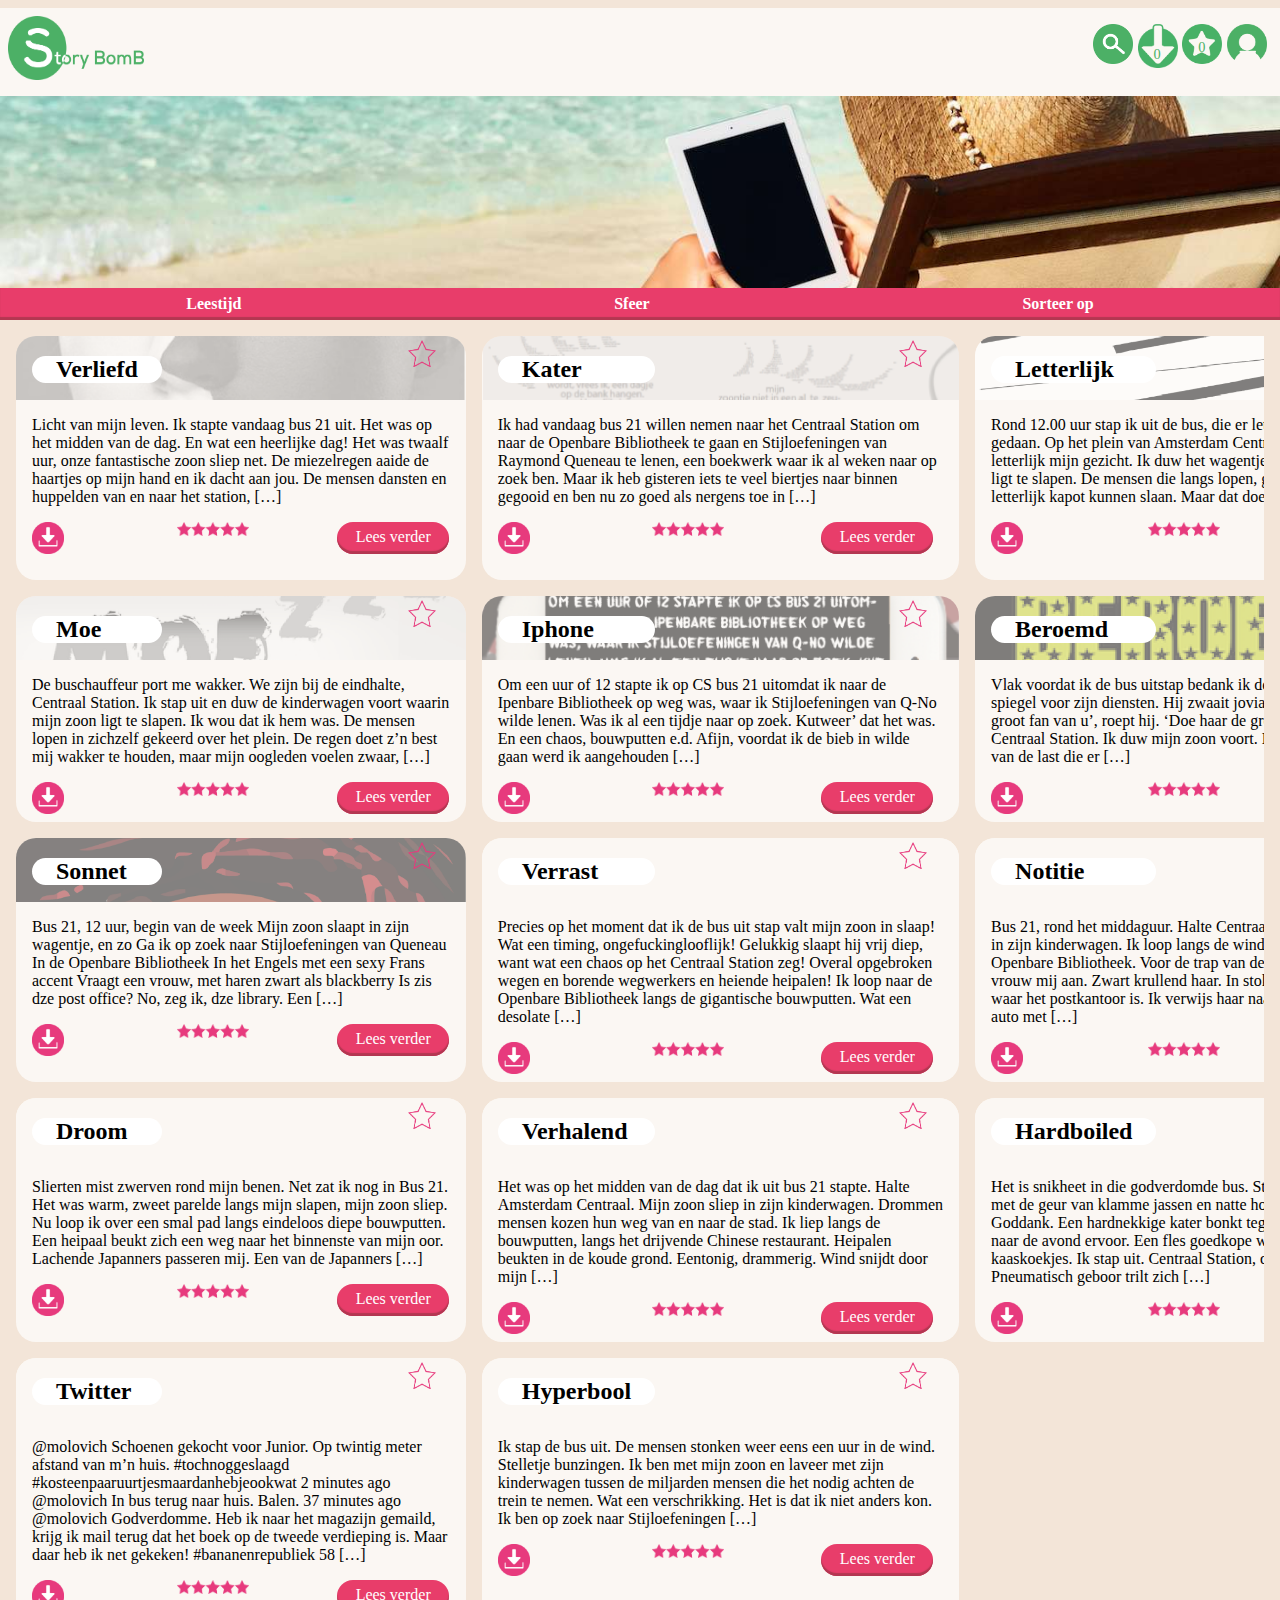
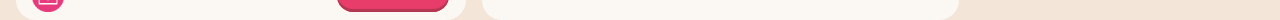
==== commit d567d711: "Add files via upload" ====
--- a/index.html
+++ b/index.html
@@ -21,10 +21,11 @@
                     </form>
                 </li>
                 <li>
+                    <div class="loadNumber">0</div>
                     <a href="mijndownloads.html"></a>
                 </li>
                 <li>
-                    <div>0</div>
+                    <div class="favoNumber">0</div>
                     <a href="Mijnfavorieten.html"></a>
 
                 </li>
@@ -39,36 +40,34 @@
     </header>
 
     <!--Hulp van codepen-->
-    <form>
-        <nav id="filter_sortby">
-            <ul>
-                <li><a>Leestijd</a>
-                    <ul>
-                        <li><a>10 minuten</a></li>
-                        <li><a>15 minuten</a></li>
-                        <li><a>20 minuten</a></li>
-                        <li><a>25 minuten</a></li>
-                    </ul>
-                </li>
-                <li><a>Sfeer</a>
-                    <ul>
-                        <li><a>Zomer</a></li>
-                        <li><a>Herfst</a></li>
-                        <li><a>Winter</a></li>
-                        <li><a>Lente</a></li>
-                    </ul>
-                </li>
-                <li><a>Sorteer op</a>
-                    <ul>
-                        <li><a>Oud > nieuw</a></li>
-                        <li><a>Nieuw > oud</a></li>
-                        <li><a>Populariteit</a></li>
-                        <li><a>Willekeurig</a></li>
-                    </ul>
-                </li>
-            </ul>
-        </nav>
-    </form>
+    <nav id="filter_sortby">
+        <ul>
+            <li><a>Leestijd</a>
+                <ul>
+                    <li><a href="zoek.overzichtspagina.html">10 minuten</a></li>
+                    <li><a href="zoek.overzichtspagina.html">15 minuten</a></li>
+                    <li><a href="zoek.overzichtspagina.html">20 minuten</a></li>
+                    <li><a href="zoek.overzichtspagina.html">25 minuten</a></li>
+                </ul>
+            </li>
+            <li><a>Sfeer</a>
+                <ul>
+                    <li><a href="zoek.overzichtspagina.html">Zomer</a></li>
+                    <li><a href="zoek.overzichtspagina.html">Herfst</a></li>
+                    <li><a href="zoek.overzichtspagina.html">Winter</a></li>
+                    <li><a href="zoek.overzichtspagina.html">Lente</a></li>
+                </ul>
+            </li>
+            <li><a>Sorteer op</a>
+                <ul>
+                    <li><a href="zoek.overzichtspagina.html">Oud > nieuw</a></li>
+                    <li><a href="zoek.overzichtspagina.html">Nieuw > oud</a></li>
+                    <li><a href="zoek.overzichtspagina.html">Populariteit</a></li>
+                    <li><a href="zoek.overzichtspagina.html">Willekeurig</a></li>
+                </ul>
+            </li>
+        </ul>
+    </nav>
     <!--bron: codepen-->
     <main>
         <article>
--- a/css/storybomb2.css
+++ b/css/storybomb2.css
@@ -24,7 +24,6 @@
         font-size: 1.5em;
         background-color: white;
         border-radius: 1.25em;
-        margin-left: 2em;
         padding-left: 1em;
         margin-right: 12em;
         padding-right: 1em;
@@ -141,7 +140,15 @@
         height: 100%;
     }
     
-    header div {
+    .loadNumber {
+        color: #4BB166;
+        font-family: 'Nexa-Light', Avenir;
+        margin-left: 1.1em;
+        margin-top: 1.5em;
+        font-size: 0.9em;
+    }
+    
+    .favoNumber {
         color: #4BB166;
         font-family: 'Nexa-Light', Avenir;
         margin-left: 1.1em;
@@ -155,6 +162,10 @@
         height: 3em;
         font-family: 'NexaRegular', avenir;
         padding-left: 1em;
+    }
+    
+    .searchicon button {
+        opacity: 0;
     }
     
     .search {
@@ -169,6 +180,8 @@
         transition: 3s;
         width: 40em;
         border-style: none;
+        font-family: "NexaRegular", avenir;
+        font-size: 1em;
     }
     
     @media screen and (min-width: 1em) {
@@ -180,6 +193,8 @@
             width: 20em;
             border-style: none;
             height: 2em;
+            font-family: "NexaRegular", avenir;
+            font-size: 1em;
         }
     }
     
@@ -192,6 +207,8 @@
             width: 35em;
             border-style: none;
             height: 2em;
+            font-family: "NexaRegular", avenir;
+            font-size: 1em;
         }
     }
     
@@ -203,6 +220,8 @@
             transition: 3s;
             width: 40em;
             border-style: none;
+            font-family: "NexaRegular", avenir;
+            font-size: 1em;
         }
     }
     /*mediaquery section*/
@@ -281,7 +300,7 @@
     
     #filter_sortby ul ul li {
         float: none;
-        width: 200px
+        width: 200px;
     }
     
     #filter_sortby ul ul a {
@@ -311,7 +330,7 @@
         main {
             display: grid;
             grid-template-columns: 1fr;
-            grid-column-gap: 1em;
+            grid-template-rows: auto auto auto auto;
             grid-row-gap: 1em;
             overflow: hidden;
             margin-left: 1em;
@@ -355,20 +374,20 @@
     
     article {
         border-radius: 1.25em;
-        display: grid;
-        grid-template-rows: 4em auto 3em;
+        display: flex;
+        flex-direction: column;
+        flex-wrap: wrap;
         background-color: #FBF7F3;
     }
     /*Article > header*/
     
     article header {
         color: black;
-        display: flex;
-        justify-content: space-around;
-        flex-direction: row;
         border-top-left-radius: 1.25em;
         border-top-right-radius: 1.25em;
         height: 4em;
+        padding-left: 1em;
+        padding-right: 1em;
     }
     
     article header button {
@@ -382,6 +401,7 @@
         transition: 3s;
         border: none;
         background-color: transparent;
+        left: 90%;
     }
     
     article header button.active {
@@ -468,9 +488,9 @@
     /*Article > footer*/
     
     footer {
-        padding-left: 0.5em;
-        padding-right: 0.5em;
-        margin-bottom: 1em;
+        padding-left: 1em;
+        padding-right: 1em;
+        margin-bottom: 0.5em;
     }
     
     footer ul {
@@ -478,6 +498,7 @@
         grid-template-columns: 1fr 1fr 1fr;
         grid-column-gap: 1em;
         margin: auto;
+        padding-left: 0;
     }
     
     footer a {
@@ -544,6 +565,23 @@
         padding-top: 0.4em;
         margin-left: 1em;
     }
+    
+    footer ul li:nth-of-type(3):hover {
+        background-color: #2800a0;
+        background-size: 2rem;
+        width: 7rem;
+        height: 2rem;
+        border-radius: 1.25em;
+        font-size: 1em;
+        border: none;
+        color: white;
+        text-align: center;
+        display: block;
+        margin-left: 6em;
+        box-shadow: inset 0 -0.1875rem 0.0625rem #21263D;
+        padding-top: 0.4em;
+        margin-left: 1em;
+    }
     /*DETAILPAGINA verliefd------------------------------------------*/
     
     .sfeerResponsive {
@@ -592,14 +630,18 @@
     .desktop {}
     /*ACCOUNT ------------------------------------------*/
     
-    legend {
+    .inlogBody {
+        background-color: #00d66c;
+    }
+    
+    .inlogForm legend {
         font-family: "Nexa-Bold";
         font-size: 2em;
-        color: #53B365;
+        color: #2800a0;
         margin-bottom: 1em;
     }
     
-    fieldset {
+    .inlogForm fieldset {
         border: none;
         display: flex;
     }
@@ -608,13 +650,17 @@
         font-family: "NexaRegular", avenir;
         font-size: 1em;
         display: flex;
+        justify-content: center;
         background-color: #FBF7F3;
         border: none;
         border-radius: 0.7em;
-        height: 18em;
-        width: 20em;
         margin-top: 1em;
         margin-bottom: 1em;
+        width: 100%;
+        overflow: hidden;
+        margin-right: 1em;
+        margin-left: 1em;
+        padding-left: 0;
     }
     
     .inlogForm {
@@ -638,6 +684,23 @@
         text-align: center;
         display: block;
         box-shadow: inset 0 -0.1875rem 0.0625rem #b33751;
+        margin-top: 2em;
+        font-family: 'Nexa-Bold';
+    }
+    
+    fieldset > button:hover {
+        background-color: #2800a0;
+        background-size: 2rem;
+        background-repeat: no-repeat;
+        width: 7rem;
+        height: 2rem;
+        border-radius: 1.25em;
+        font-size: 1em;
+        border: none;
+        color: white;
+        text-align: center;
+        display: block;
+        box-shadow: inset 0 -0.1875rem 0.0625rem #21263D;
         margin-top: 2em;
         font-family: 'Nexa-Bold';
     }
@@ -662,6 +725,7 @@
         font-family: 'Nexa-Light';
         border-style: none;
         padding-left: 0.5em;
+        padding-top: 0.2em;
     }
     
     .inlogForm input:invalid {
@@ -673,5 +737,20 @@
     }
     
     .inlogForm input:focus {
-        border: 0.2em solid #2900a1;
+        border: 0.2em solid #2800a0;
+    }
+    /*zoekpagina----------------------------------------------*/
+    
+    .keyFrameAnimation {
+        animation: myFrame 2s ease-in-out 0s;
+        margin-bottom: 1em;
+    }
+    
+    @keyframes myFrame {
+        from {
+            height: 20em;
+        }
+        to {
+            height: 1em;
+        }
     }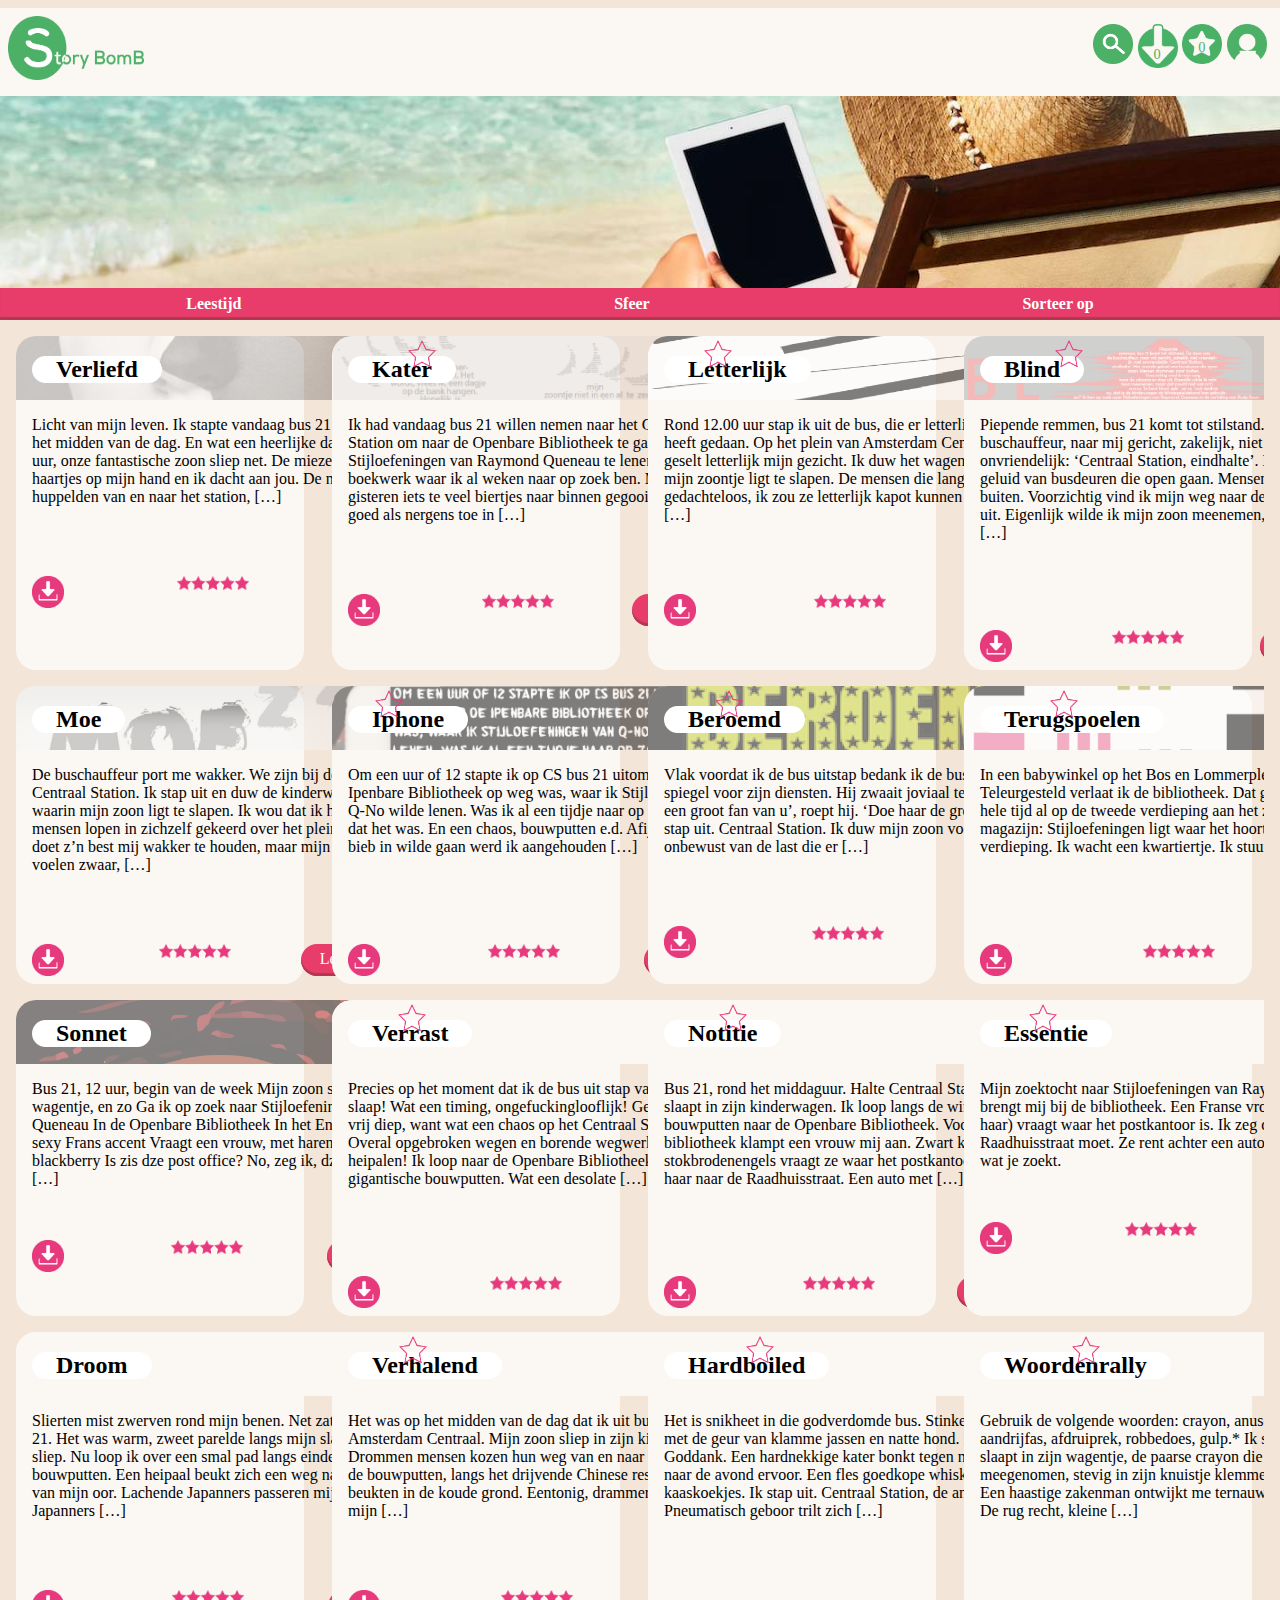
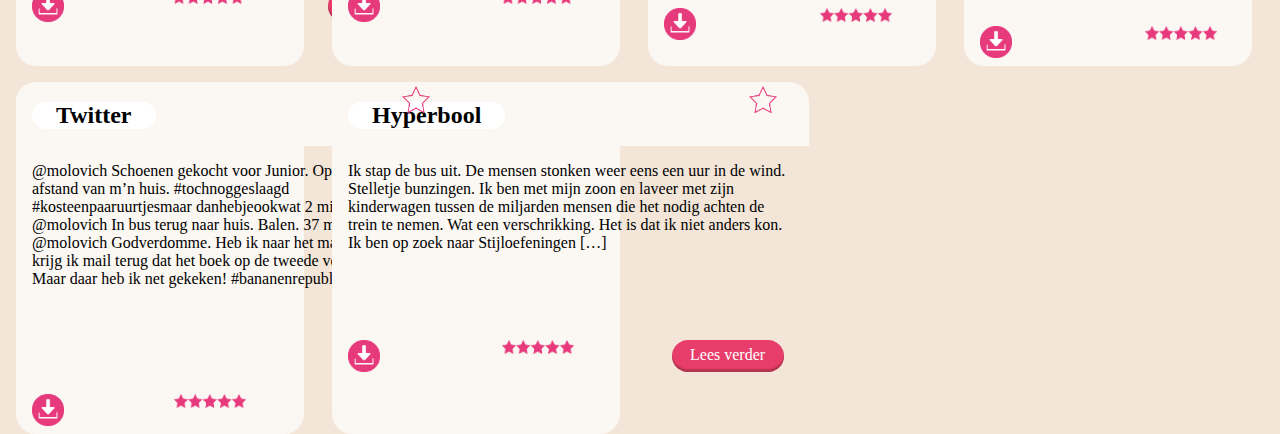
==== commit 6c89c9d7: "Add files via upload" ====
--- a/index.html
+++ b/index.html
@@ -450,7 +450,7 @@
                 <h2>Twitter</h2>
                 <button></button>
             </header>
-            <p>@molovich Schoenen gekocht voor Junior. Op twintig meter afstand van m’n huis. #tochnoggeslaagd #kosteenpaaruurtjesmaardanhebjeookwat 2 minutes ago @molovich In bus terug naar huis. Balen. 37 minutes ago @molovich Godverdomme. Heb ik naar het magazijn gemaild, krijg ik mail terug dat het boek op de tweede verdieping is. Maar daar heb ik net gekeken! #bananenrepubliek 58 […]
+            <p>@molovich Schoenen gekocht voor Junior. Op twintig meter afstand van m’n huis. #tochnoggeslaagd #kosteenpaaruurtjesmaar danhebjeookwat 2 minutes ago @molovich In bus terug naar huis. Balen. 37 minutes ago @molovich Godverdomme. Heb ik naar het magazijn gemaild, krijg ik mail terug dat het boek op de tweede verdieping is. Maar daar heb ik net gekeken! #bananenrepubliek 58 […]
             </p>
 
             <footer>
--- a/css/storybomb2.css
+++ b/css/storybomb2.css
@@ -183,8 +183,92 @@
         font-family: "NexaRegular", avenir;
         font-size: 1em;
     }
+    /*Filter en sorteerfunctie*/
+    
+    #filter_sortby {
+        background-color: #E83D6A;
+        font-size: 1em;
+        color: white;
+        text-align: center;
+        display: block;
+        box-shadow: inset 0 -0.1875rem 0.0625rem #b33751;
+        height: 2em;
+        padding-top: 0.25em;
+        margin-bottom: 1em;
+    }
+    
+    #filter_sortby ul {
+        list-style: none;
+        position: relative;
+        margin-top: 0;
+        padding: 0;
+        display: flex;
+        justify-content: space-around;
+    }
+    
+    #filter_sortby ul a {
+        display: block;
+        color: white;
+        text-decoration: none;
+        font-weight: 700;
+        font-size: 1em;
+        line-height: 1.5em;
+        padding: 0 1em;
+    }
+    
+    #filter_sortby ul li {
+        position: relative;
+        margin: 0;
+        padding: 0;
+    }
+    
+    #filter_sortby ul li:hover {
+        background-color: #E83D6A;
+    }
+    
+    #filter_sortby ul ul {
+        display: none;
+        position: absolute;
+        top: 100%;
+        left: 0;
+        padding: 0;
+        background-color: #F3E5D8;
+        border: solid 0.25em #E83D6A;
+    }
+    
+    #filter_sortby ul ul li {
+        float: none;
+        width: 200px;
+    }
+    
+    #filter_sortby ul ul a {
+        line-height: 100%;
+        padding: 10px 15px;
+    }
+    
+    #filter_sortby ul li:hover > ul {
+        display: block;
+        background-color: #F3E5D8;
+    }
+    /*Main algemeen*/
     
     @media screen and (min-width: 1em) {
+        main {
+            display: grid;
+            grid-template-columns: 1fr;
+            grid-template-rows: auto auto auto auto;
+            grid-row-gap: 1em;
+            overflow: hidden;
+            margin-left: 1em;
+            margin-right: 1em;
+        }
+        section {
+            background: url(../images/strandfoto2.jpeg);
+            background-size: cover;
+            background-repeat: no-repeat;
+            height: 12em;
+            background-position: center;
+        }
         .search.active {
             margin-left: -10em;
             margin-top: 8em;
@@ -196,9 +280,23 @@
             font-family: "NexaRegular", avenir;
             font-size: 1em;
         }
-    }
-    
-    @media screen and (min-width: 25em) {
+        #filter_sortby {
+            font-size: 0.9em;
+        }
+        article {
+            max-width: 20em;
+        }
+    }
+    
+    @media screen and (min-width: 39em) {
+        main {
+            display: grid;
+            grid-template-columns: 1fr 1fr;
+            grid-template-rows: auto auto auto auto;
+            grid-column-gap: 1em;
+            grid-row-gap: 1em;
+            overflow: hidden;
+        }
         .search.active {
             margin-left: -30em;
             margin-top: 8em;
@@ -212,7 +310,22 @@
         }
     }
     
-    @media screen and (min-width: 55em) {
+    @media screen and (min-width: 56em) {
+        main {
+            display: grid;
+            grid-template-columns: 1fr 1fr 1fr;
+            grid-template-rows: auto auto auto auto;
+            grid-column-gap: 1em;
+            grid-row-gap: 1em;
+            overflow: hidden;
+        }
+        section {
+            background: url(../images/strand%20+%20tablet.jpg);
+            background-size: cover;
+            background-repeat: no-repeat;
+            height: 12em;
+            background-position: center;
+        }
         .search.active {
             margin-left: -60em;
             margin-top: 8em;
@@ -223,108 +336,233 @@
             font-family: "NexaRegular", avenir;
             font-size: 1em;
         }
-    }
-    /*mediaquery section*/
-    
-    @media screen and (min-width: 1em) {
-        section {
-            background: url(../images/strandfoto2.jpeg);
-            background-size: cover;
-            background-repeat: no-repeat;
-            height: 12em;
-            background-position: center;
-        }
-    }
-    
-    @media screen and (min-width: 56em) {
-        section {
-            background: url(../images/strand%20+%20tablet.jpg);
-            background-size: cover;
-            background-repeat: no-repeat;
-            height: 12em;
-            background-position: center;
-        }
-    }
-    /*Filter en sorteerfunctie*/
-    
-    #filter_sortby {
+        #filter_sortby {
+            font-size: 1em;
+        }
+    }
+    
+    @media screen and (min-width: 70em) {
+        main {
+            display: grid;
+            grid-template-columns: 1fr 1fr 1fr 1fr;
+            grid-template-rows: auto auto auto auto;
+            grid-column-gap: 1em;
+            grid-row-gap: 1em;
+            height: auto;
+            overflow: hidden;
+        }
+    }
+    
+    article {
+        border-radius: 1.25em;
+        display: flex;
+        flex-direction: column;
+        flex-wrap: wrap;
+        background-color: #FBF7F3;
+    }
+    /*Article > header*/
+    
+    article header {
+        color: black;
+        border-top-left-radius: 1.25em;
+        border-top-right-radius: 1.25em;
+        height: 4em;
+        padding-left: 1em;
+        padding-right: 1em;
+    }
+    
+    article header button {
+        background-image: url(../images/star.0%25.png);
+        background-repeat: no-repeat;
+        background-size: contain;
+        position: relative;
+        bottom: 4.7em;
+        width: 5em;
+        height: 2em;
+        transition: 3s;
+        border: none;
+        background-color: transparent;
+        left: 90%;
+    }
+    
+    article header button.active {
+        background-image: url('../images/star.100%25.png')
+    }
+    
+    main article:nth-of-type(1) header {
+        background: url(../images/verliefd-50%25.png);
+        background-size: cover;
+        background-repeat: no-repeat;
+        background-position: center;
+        height: 4em;
+    }
+    
+    main article:nth-of-type(2) header {
+        background: url(../images/kater-50%25.png);
+        background-size: cover;
+        background-repeat: no-repeat;
+        height: 4em;
+        background-position: center;
+    }
+    
+    main article:nth-of-type(3) header {
+        background: url(../images/letterlijk-50%25.png);
+        background-size: cover;
+        background-repeat: no-repeat;
+        height: 4em;
+        background-position: center;
+    }
+    
+    main article:nth-of-type(4) header {
+        background: url(../images/blind-50%25.png);
+        background-size: cover;
+        background-repeat: no-repeat;
+        height: 4em;
+        background-position: center;
+    }
+    
+    main article:nth-of-type(5) header {
+        background: url(../images/moe-50%25.png);
+        background-size: cover;
+        background-repeat: no-repeat;
+        height: 4em;
+        background-position: center;
+    }
+    
+    main article:nth-of-type(6) header {
+        background: url(../images/iphone-50%25.png);
+        background-size: cover;
+        background-repeat: no-repeat;
+        height: 4em;
+        background-position: center;
+    }
+    
+    main article:nth-of-type(7) header {
+        background: url(../images/Beroemd-50%25.png);
+        background-size: cover;
+        background-repeat: no-repeat;
+        height: 4em;
+        background-position: center;
+    }
+    
+    main article:nth-of-type(8) header {
+        background: url(../images/zooi-50%25.png);
+        background-size: cover;
+        background-repeat: no-repeat;
+        height: 4em;
+        background-position: center;
+    }
+    
+    main article:nth-of-type(9) header {
+        background: url(../images/intiem-50%25.png);
+        background-size: cover;
+        background-repeat: no-repeat;
+        height: 4em;
+        background-position: center;
+    }
+    /*Article > middle*/
+    
+    article > p {
+        padding-left: 1em;
+        padding-right: 1em;
+    }
+    /*Article > footer*/
+    
+    footer {
+        padding-left: 1em;
+        padding-right: 1em;
+        margin-bottom: 0.5em;
+    }
+    
+    footer ul {
+        display: grid;
+        grid-template-columns: 1fr 1fr 1fr;
+        grid-column-gap: 1em;
+        margin: auto;
+        padding-left: 0;
+    }
+    
+    footer a {
+        text-decoration: none;
+        color: white;
+        font-size: 1em;
+    }
+    /*footer - download*/
+    
+    footer ul button {
+        background: none;
+        border: none;
+        font-size: 2em;
+        width: 4rem;
+        height: 3rem;
+    }
+    
+    .downloaden {
+        background: url(../images/download.icon.pink.png);
+        background-repeat: no-repeat;
+        background-size: contain;
+        position: absolute;
+        width: 1em;
+        height: 1em;
+        transition: 3s;
+    }
+    
+    .downloaden.active {
+        background: url(../images/download.voltooid.png);
+        background-repeat: no-repeat;
+        background-size: contain;
+        position: absolute;
+        width: 1em;
+        height: 1em;
+        transform: rotate(-360deg);
+        transition: 5s;
+    }
+    /*footer populariteit*/
+    
+    footer ul li:nth-of-type(2) {
+        font: 0/0 a;
+        background: url(../images/popularity.icon.pink.png);
+        background-size: 4.5rem;
+        background-repeat: no-repeat;
+        display: block;
+        width: 100%;
+        height: 100%;
+    }
+    /*footer 'lees verder'*/
+    
+    footer ul li:nth-of-type(3) {
         background-color: #E83D6A;
-        font-size: 1em;
+        background-size: 2rem;
+        width: 7rem;
+        height: 2rem;
+        border-radius: 1.25em;
+        font-size: 1em;
+        border: none;
         color: white;
         text-align: center;
         display: block;
+        margin-left: 6em;
         box-shadow: inset 0 -0.1875rem 0.0625rem #b33751;
-        height: 2em;
-        padding-top: 0.25em;
-        margin-bottom: 1em;
-    }
-    
-    #filter_sortby ul {
-        list-style: none;
-        position: relative;
-        margin-top: 0;
-        padding: 0;
-        display: flex;
-        justify-content: space-around;
-    }
-    
-    #filter_sortby ul a {
-        display: block;
+        padding-top: 0.4em;
+        margin-left: 1em;
+    }
+    
+    footer ul li:nth-of-type(3):hover {
+        background-color: #2800a0;
+        background-size: 2rem;
+        width: 7rem;
+        height: 2rem;
+        border-radius: 1.25em;
+        font-size: 1em;
+        border: none;
         color: white;
-        text-decoration: none;
-        font-weight: 700;
-        font-size: 1em;
-        line-height: 1.5em;
-        padding: 0 1em;
-    }
-    
-    #filter_sortby ul li {
-        position: relative;
-        margin: 0;
-        padding: 0;
-    }
-    
-    #filter_sortby ul li:hover {
-        background-color: #E83D6A;
-    }
-    
-    #filter_sortby ul ul {
-        display: none;
-        position: absolute;
-        top: 100%;
-        left: 0;
-        padding: 0;
-        background-color: #F3E5D8;
-        border: solid 0.25em #E83D6A;
-    }
-    
-    #filter_sortby ul ul li {
-        float: none;
-        width: 200px;
-    }
-    
-    #filter_sortby ul ul a {
-        line-height: 100%;
-        padding: 10px 15px;
-    }
-    
-    #filter_sortby ul li:hover > ul {
-        display: block;
-        background-color: #F3E5D8;
-    }
-    
-    @media screen and (min-width: 1em) {
-        #filter_sortby {
-            font-size: 0.9em;
-        }
-    }
-    
-    @media screen and (min-width: 56em) {
-        #filter_sortby {
-            font-size: 1em;
-        }
-    }
-    /*Main algemeen*/
+        text-align: center;
+        display: block;
+        margin-left: 6em;
+        box-shadow: inset 0 -0.1875rem 0.0625rem #21263D;
+        padding-top: 0.4em;
+        margin-left: 1em;
+    }
     
     @media screen and (min-width: 1em) {
         main {
@@ -336,6 +574,30 @@
             margin-left: 1em;
             margin-right: 1em;
         }
+        section {
+            background: url(../images/strandfoto2.jpeg);
+            background-size: cover;
+            background-repeat: no-repeat;
+            height: 12em;
+            background-position: center;
+        }
+        .search.active {
+            margin-left: -10em;
+            margin-top: 8em;
+            opacity: 1;
+            transition: 3s;
+            width: 20em;
+            border-style: none;
+            height: 2em;
+            font-family: "NexaRegular", avenir;
+            font-size: 1em;
+        }
+        #filter_sortby {
+            font-size: 0.9em;
+        }
+        article {
+            max-width: 20em;
+        }
     }
     
     @media screen and (min-width: 39em) {
@@ -347,6 +609,17 @@
             grid-row-gap: 1em;
             overflow: hidden;
         }
+        .search.active {
+            margin-left: -30em;
+            margin-top: 8em;
+            opacity: 1;
+            transition: 3s;
+            width: 35em;
+            border-style: none;
+            height: 2em;
+            font-family: "NexaRegular", avenir;
+            font-size: 1em;
+        }
     }
     
     @media screen and (min-width: 56em) {
@@ -357,6 +630,26 @@
             grid-column-gap: 1em;
             grid-row-gap: 1em;
             overflow: hidden;
+        }
+        section {
+            background: url(../images/strand%20+%20tablet.jpg);
+            background-size: cover;
+            background-repeat: no-repeat;
+            height: 12em;
+            background-position: center;
+        }
+        .search.active {
+            margin-left: -60em;
+            margin-top: 8em;
+            opacity: 1;
+            transition: 3s;
+            width: 40em;
+            border-style: none;
+            font-family: "NexaRegular", avenir;
+            font-size: 1em;
+        }
+        #filter_sortby {
+            font-size: 1em;
         }
     }
     
@@ -370,217 +663,9 @@
             height: auto;
             overflow: hidden;
         }
-    }
-    
-    article {
-        border-radius: 1.25em;
-        display: flex;
-        flex-direction: column;
-        flex-wrap: wrap;
-        background-color: #FBF7F3;
-    }
-    /*Article > header*/
-    
-    article header {
-        color: black;
-        border-top-left-radius: 1.25em;
-        border-top-right-radius: 1.25em;
-        height: 4em;
-        padding-left: 1em;
-        padding-right: 1em;
-    }
-    
-    article header button {
-        background-image: url(../images/star.0%25.png);
-        background-repeat: no-repeat;
-        background-size: contain;
-        position: relative;
-        bottom: 4.7em;
-        width: 5em;
-        height: 2em;
-        transition: 3s;
-        border: none;
-        background-color: transparent;
-        left: 90%;
-    }
-    
-    article header button.active {
-        background-image: url('../images/star.100%25.png')
-    }
-    
-    main article:nth-of-type(1) header {
-        background: url(../images/verliefd-50%25.png);
-        background-size: cover;
-        background-repeat: no-repeat;
-        background-position: center;
-        height: 4em;
-    }
-    
-    main article:nth-of-type(2) header {
-        background: url(../images/kater-50%25.png);
-        background-size: cover;
-        background-repeat: no-repeat;
-        height: 4em;
-        background-position: center;
-    }
-    
-    main article:nth-of-type(3) header {
-        background: url(../images/letterlijk-50%25.png);
-        background-size: cover;
-        background-repeat: no-repeat;
-        height: 4em;
-        background-position: center;
-    }
-    
-    main article:nth-of-type(4) header {
-        background: url(../images/blind-50%25.png);
-        background-size: cover;
-        background-repeat: no-repeat;
-        height: 4em;
-        background-position: center;
-    }
-    
-    main article:nth-of-type(5) header {
-        background: url(../images/moe-50%25.png);
-        background-size: cover;
-        background-repeat: no-repeat;
-        height: 4em;
-        background-position: center;
-    }
-    
-    main article:nth-of-type(6) header {
-        background: url(../images/iphone-50%25.png);
-        background-size: cover;
-        background-repeat: no-repeat;
-        height: 4em;
-        background-position: center;
-    }
-    
-    main article:nth-of-type(7) header {
-        background: url(../images/Beroemd-50%25.png);
-        background-size: cover;
-        background-repeat: no-repeat;
-        height: 4em;
-        background-position: center;
-    }
-    
-    main article:nth-of-type(8) header {
-        background: url(../images/zooi-50%25.png);
-        background-size: cover;
-        background-repeat: no-repeat;
-        height: 4em;
-        background-position: center;
-    }
-    
-    main article:nth-of-type(9) header {
-        background: url(../images/intiem-50%25.png);
-        background-size: cover;
-        background-repeat: no-repeat;
-        height: 4em;
-        background-position: center;
-    }
-    /*Article > middle*/
-    
-    article > p {
-        padding-left: 1em;
-        padding-right: 1em;
-    }
-    /*Article > footer*/
-    
-    footer {
-        padding-left: 1em;
-        padding-right: 1em;
-        margin-bottom: 0.5em;
-    }
-    
-    footer ul {
-        display: grid;
-        grid-template-columns: 1fr 1fr 1fr;
-        grid-column-gap: 1em;
-        margin: auto;
-        padding-left: 0;
-    }
-    
-    footer a {
-        text-decoration: none;
-        color: white;
-        font-size: 1em;
-    }
-    /*footer - download*/
-    
-    footer ul button {
-        background: none;
-        border: none;
-        font-size: 2em;
-        width: 4rem;
-        height: 3rem;
-    }
-    
-    .downloaden {
-        background: url(../images/download.icon.pink.png);
-        background-repeat: no-repeat;
-        background-size: contain;
-        position: absolute;
-        width: 1em;
-        height: 1em;
-        transition: 3s;
-    }
-    
-    .downloaden.active {
-        background: url(../images/download.voltooid.png);
-        background-repeat: no-repeat;
-        background-size: contain;
-        position: absolute;
-        width: 1em;
-        height: 1em;
-        transform: rotate(-360deg);
-        transition: 5s;
-    }
-    /*footer populariteit*/
-    
-    footer ul li:nth-of-type(2) {
-        font: 0/0 a;
-        background: url(../images/popularity.icon.pink.png);
-        background-size: 4.5rem;
-        background-repeat: no-repeat;
-        display: block;
-        width: 100%;
-        height: 100%;
-    }
-    /*footer 'lees verder'*/
-    
-    footer ul li:nth-of-type(3) {
-        background-color: #E83D6A;
-        background-size: 2rem;
-        width: 7rem;
-        height: 2rem;
-        border-radius: 1.25em;
-        font-size: 1em;
-        border: none;
-        color: white;
-        text-align: center;
-        display: block;
-        margin-left: 6em;
-        box-shadow: inset 0 -0.1875rem 0.0625rem #b33751;
-        padding-top: 0.4em;
-        margin-left: 1em;
-    }
-    
-    footer ul li:nth-of-type(3):hover {
-        background-color: #2800a0;
-        background-size: 2rem;
-        width: 7rem;
-        height: 2rem;
-        border-radius: 1.25em;
-        font-size: 1em;
-        border: none;
-        color: white;
-        text-align: center;
-        display: block;
-        margin-left: 6em;
-        box-shadow: inset 0 -0.1875rem 0.0625rem #21263D;
-        padding-top: 0.4em;
-        margin-left: 1em;
+        article {
+            max-width: 18em;
+        }
     }
     /*DETAILPAGINA verliefd------------------------------------------*/
     
